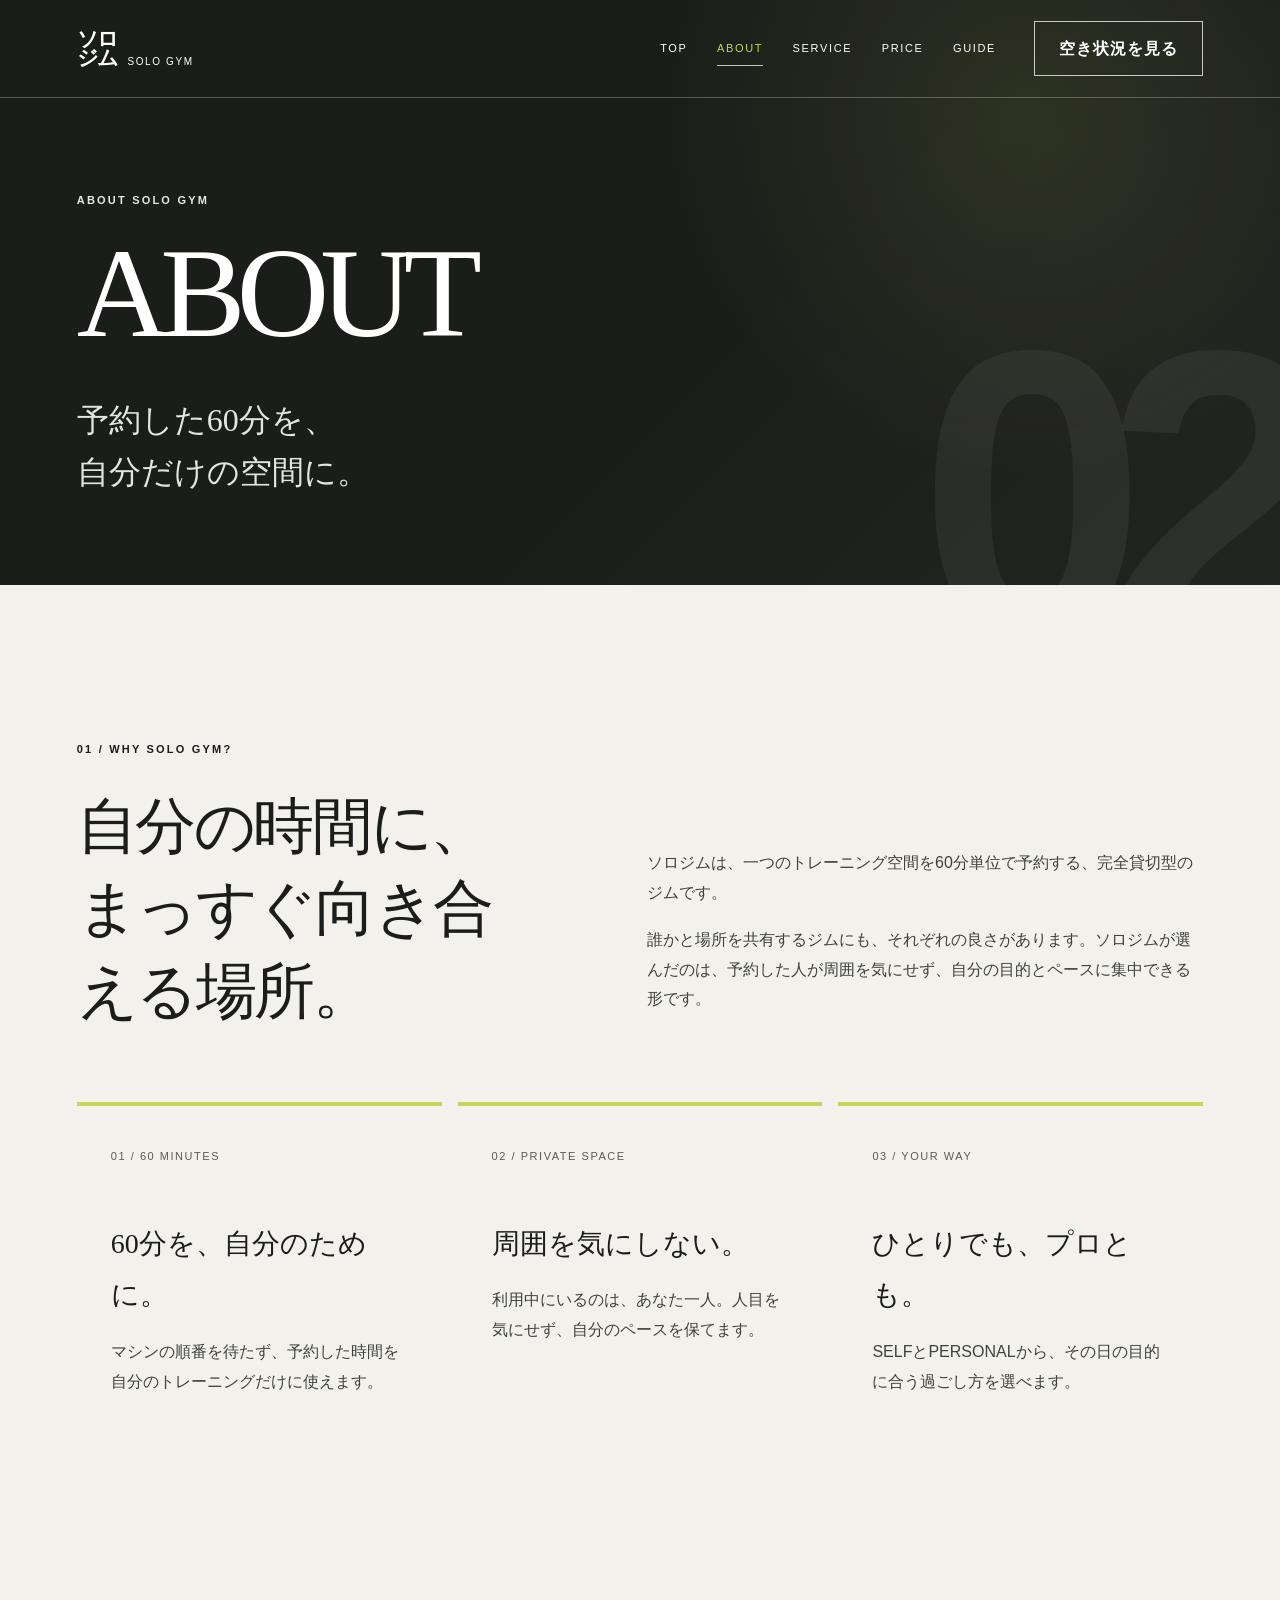
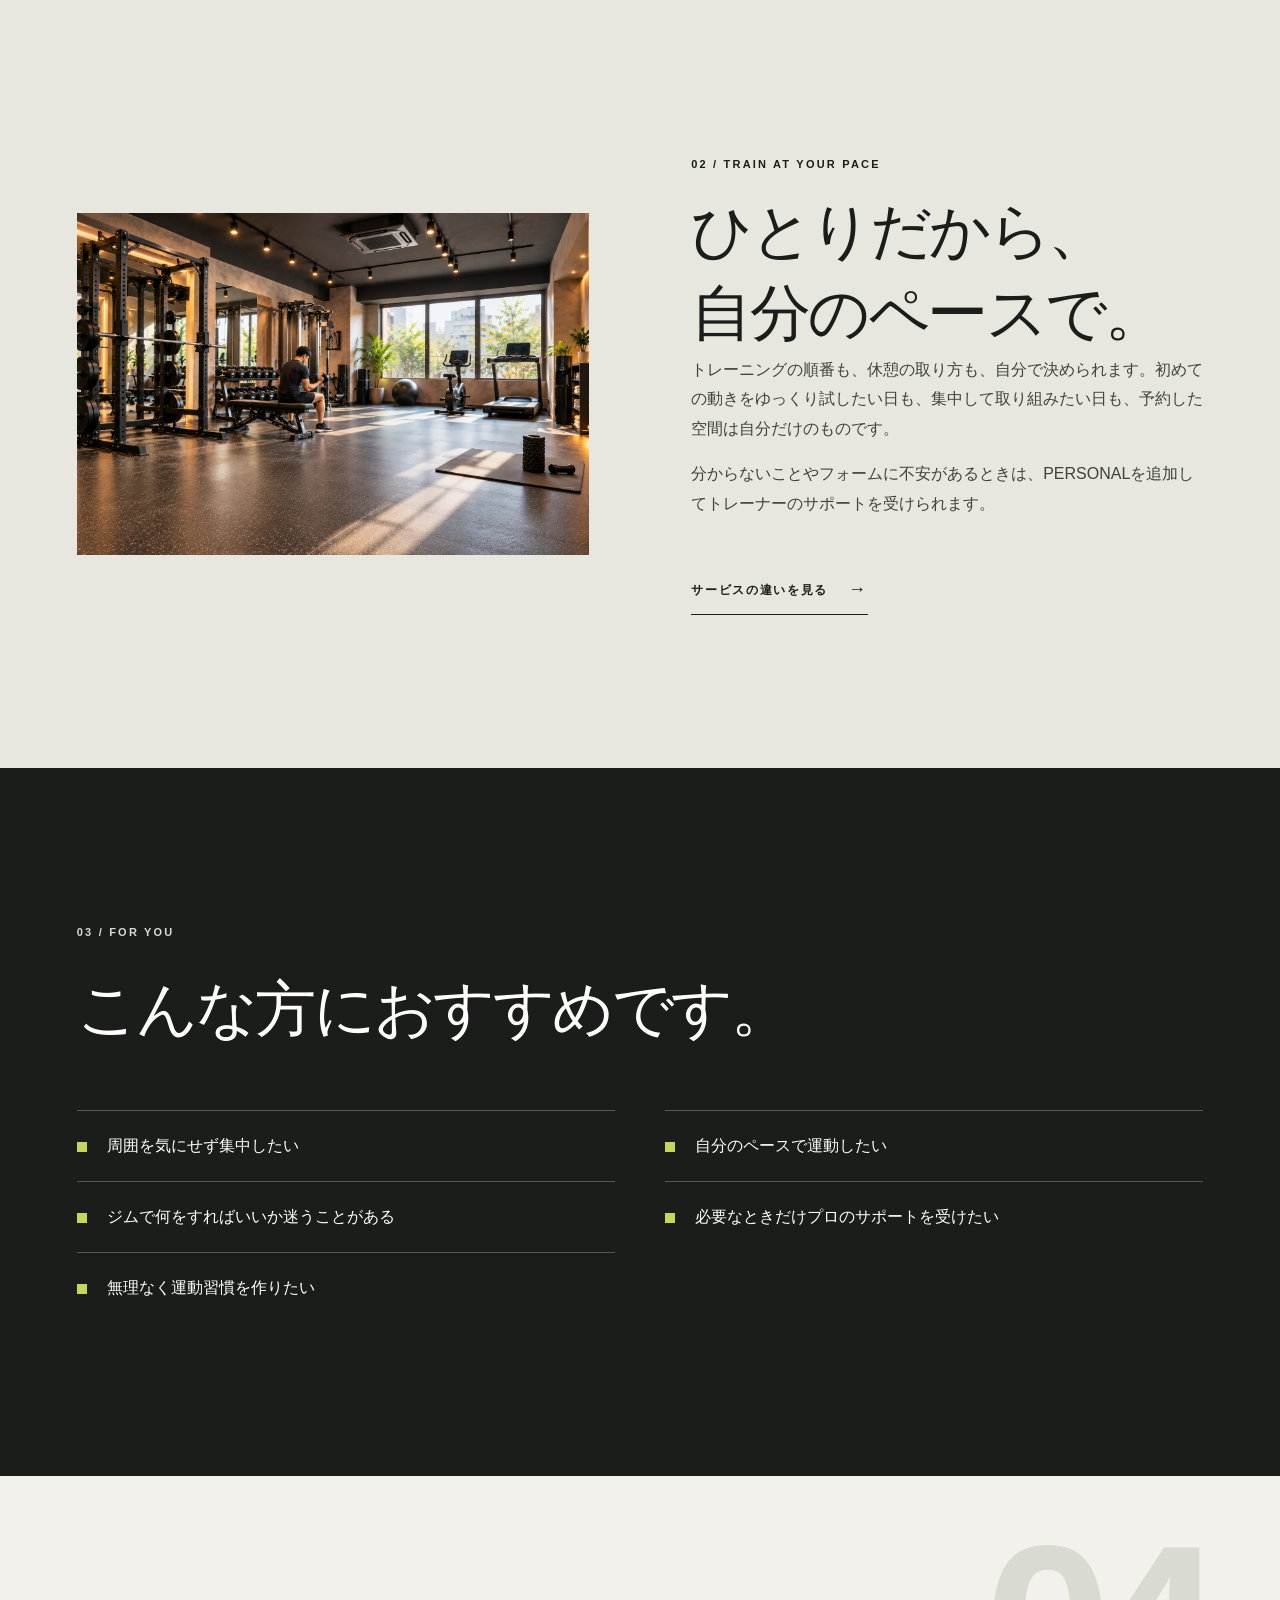
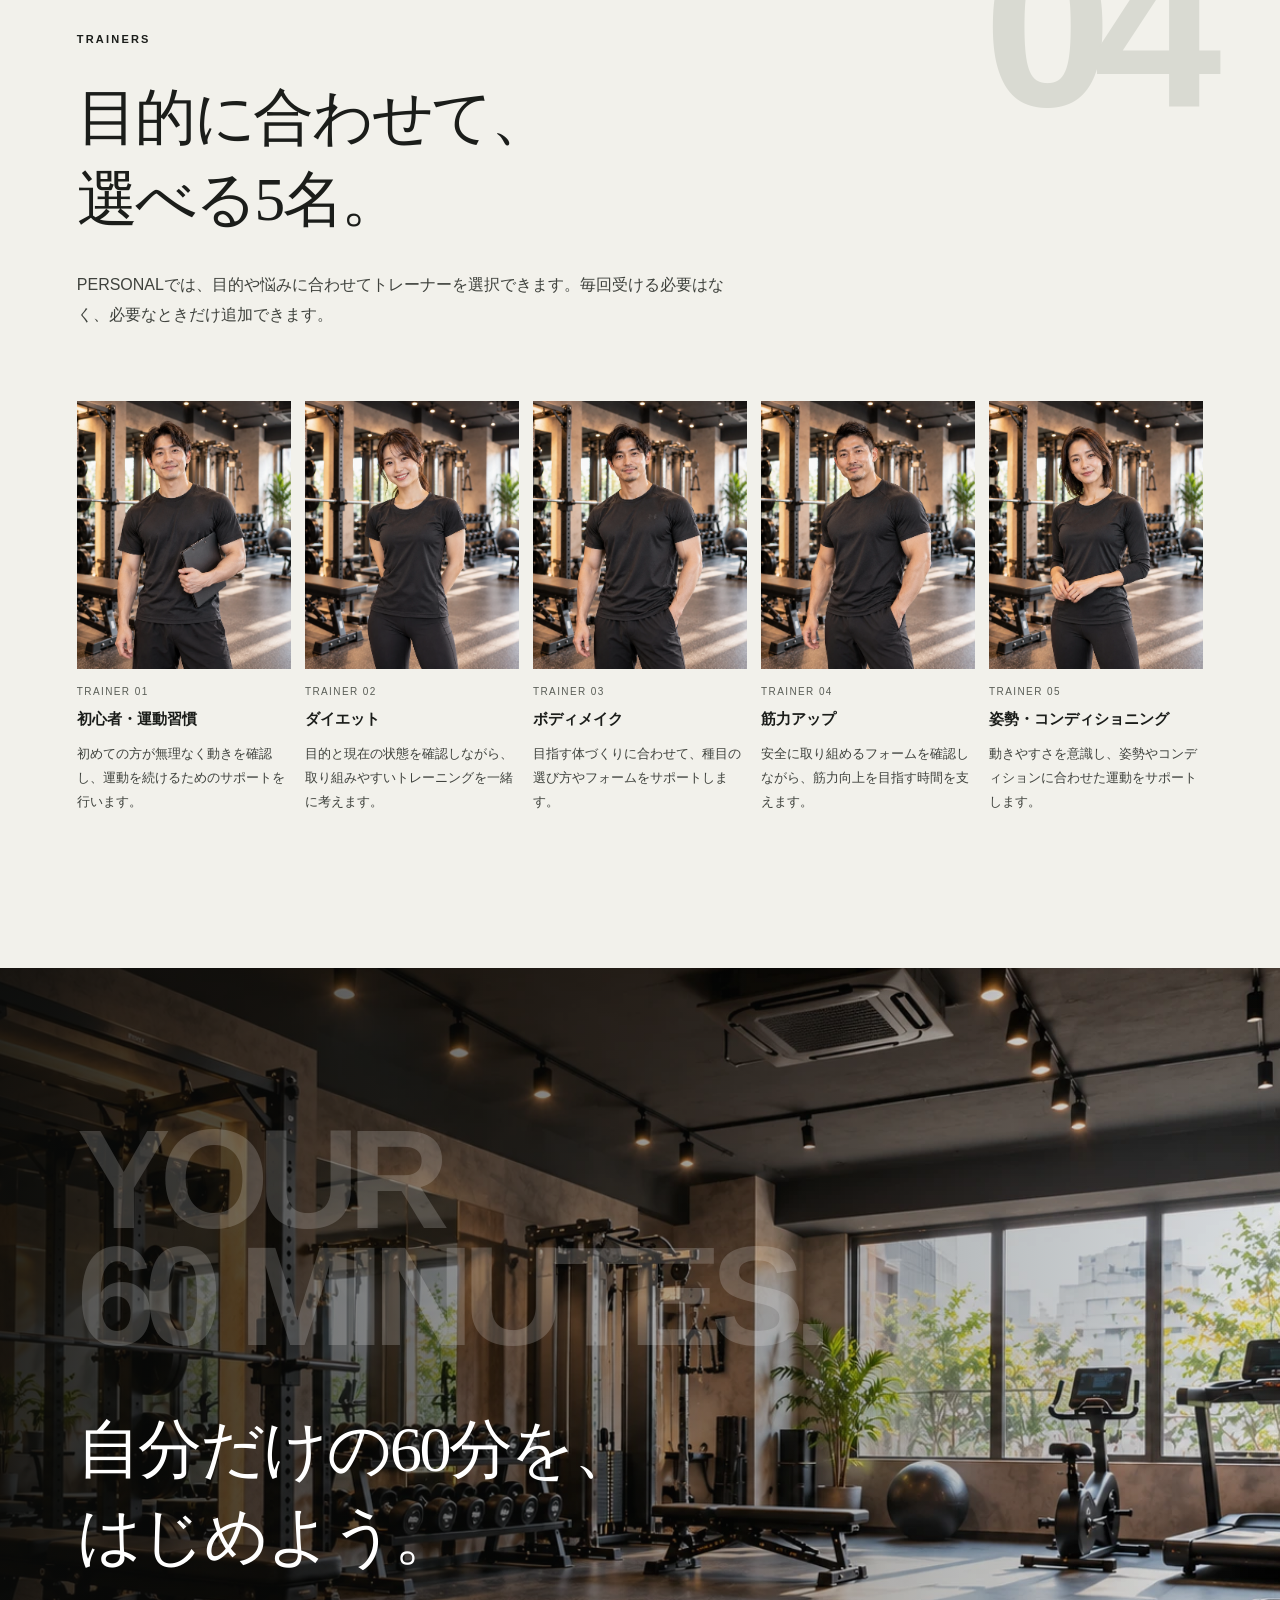
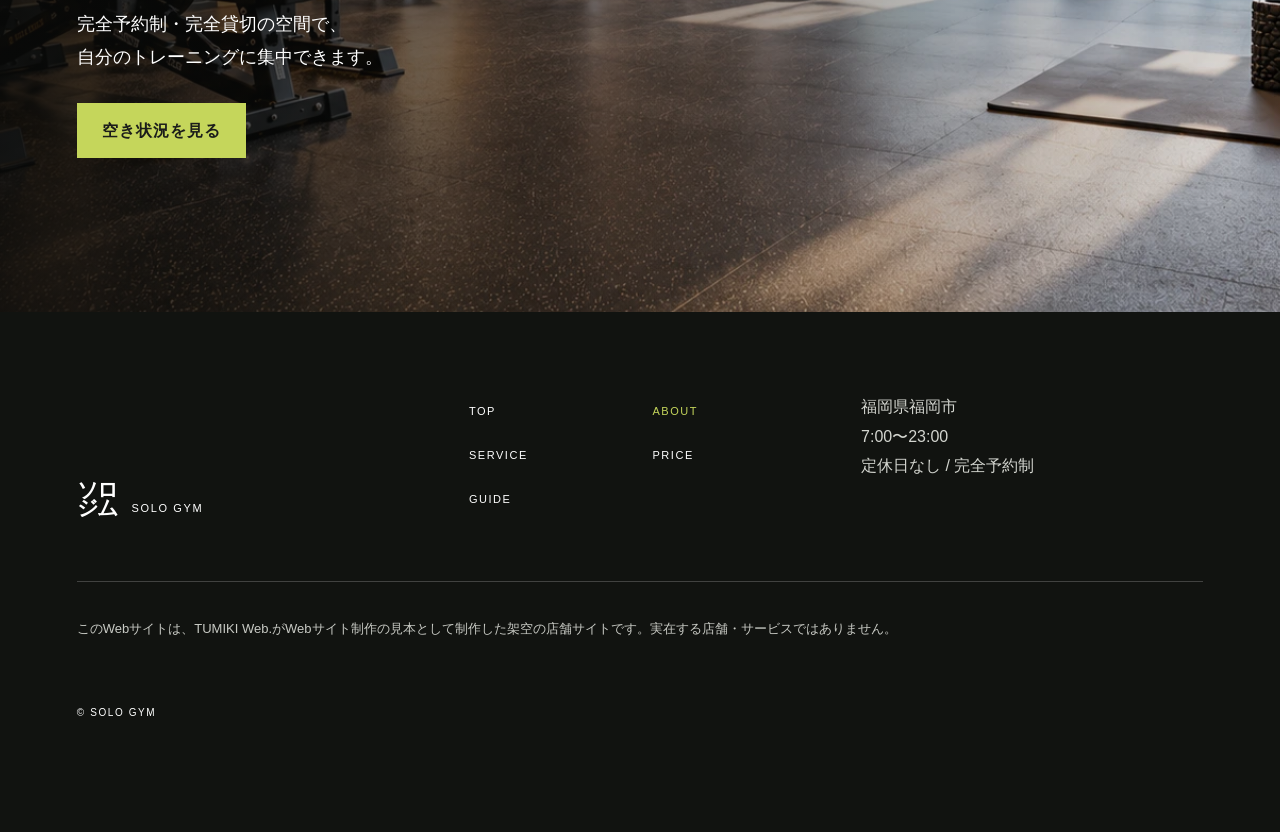
==== about/index.html @ 312bb0ec "Add files via upload" ====
<!DOCTYPE html><html lang="ja"><head><meta charset="UTF-8"><meta name="viewport" content="width=device-width, initial-scale=1.0"><meta name="description" content="ソロジムが大切にする完全予約制・完全貸切の考え方と、60分の過ごし方、5名のトレーナーをご紹介します。"><link rel="canonical" href="../about/"><meta property="og:type" content="website"><meta property="og:title" content="ABOUT｜ソロジム"><meta property="og:description" content="予約した60分を、自分だけの空間に。ソロジムの考え方をご紹介します。"><meta property="og:url" content="../about/"><meta property="og:image" content="../assets/images/ogp/ogp-solo-gym.png"><meta property="og:image:width" content="1200"><meta property="og:image:height" content="630"><meta property="og:image:alt" content="TUMIKI Web. 5ページWebサイト制作見本 ソロジム"><meta property="og:locale" content="ja_JP"><meta name="twitter:card" content="summary_large_image"><meta name="twitter:title" content="ABOUT｜ソロジム"><meta name="twitter:description" content="完全予約制・完全貸切型トレーニングジム、ソロジムについて。"><meta name="twitter:image" content="../assets/images/ogp/ogp-solo-gym.png"><meta name="theme-color" content="#1b1d1a"><title>ABOUT | ソロジムについて</title><link rel="icon" type="image/svg+xml" href="data:image/svg+xml,%3Csvg xmlns='http://www.w3.org/2000/svg' viewBox='0 0 64 64'%3E%3Crect width='64' height='64' rx='14' fill='%231b1d1a'/%3E%3Ccircle cx='32' cy='32' r='18' fill='none' stroke='%23c5d65b' stroke-width='5'/%3E%3Cpath d='M25 23h14M25 32h14M25 41h14' stroke='%23f4f3ed' stroke-width='4' stroke-linecap='round'/%3E%3C/svg%3E"><link rel="stylesheet" href="../css/style.css"><link rel="stylesheet" href="../css/pages.css"></head>
<body><a class="skip-link" href="#main">本文へ移動</a>
<header class="site-header" data-header><a class="brand" href="../" aria-label="ソロジム ホーム"><span class="brand-jp">ソロ<br>ジム</span><span class="brand-en">SOLO GYM</span></a><nav class="desktop-nav" aria-label="メインナビゲーション"><a href="../">TOP</a><a href="./" aria-current="page">ABOUT</a><a href="../service/">SERVICE</a><a href="../price/">PRICE</a><a href="../guide/">GUIDE</a></nav><button class="cta-button header-cta" type="button" data-reserve>空き状況を見る</button><button class="menu-toggle" type="button" aria-expanded="false" aria-controls="mobile-menu" aria-label="メニューを開く"><span></span><span></span></button><div class="menu-backdrop" data-menu-backdrop aria-hidden="true" hidden></div><nav class="mobile-menu" id="mobile-menu" aria-label="スマートフォン用ナビゲーション" hidden><p class="mobile-menu-label">MENU</p><a href="../">TOP</a><a href="./" aria-current="page">ABOUT</a><a href="../service/">SERVICE</a><a href="../price/">PRICE</a><a href="../guide/">GUIDE</a><button class="cta-button" type="button" data-reserve>空き状況を見る</button><p class="mobile-menu-meta">FUKUOKA / OPEN 7:00 — 23:00</p></nav></header>
<main id="main"><section class="page-hero" aria-labelledby="page-title"><span class="page-number" aria-hidden="true">02</span><div class="page-hero-inner"><p class="eyebrow light">ABOUT SOLO GYM</p><h1 id="page-title">ABOUT</h1><p class="page-hero-copy">予約した60分を、<br>自分だけの空間に。</p></div></section>
<section class="section" aria-labelledby="why-title"><div class="section-inner"><div class="intro-grid"><div class="section-heading reveal"><p class="eyebrow">01 / WHY SOLO GYM?</p><h2 class="section-title" id="why-title"><span class="heading-line">自分の時間に、</span><span class="heading-line">まっすぐ向き合える場所。</span></h2></div><div class="intro-copy reveal"><p>ソロジムは、一つのトレーニング空間を60分単位で予約する、完全貸切型のジムです。</p><p>誰かと場所を共有するジムにも、それぞれの良さがあります。ソロジムが選んだのは、予約した人が周囲を気にせず、自分の目的とペースに集中できる形です。</p></div></div><ul class="reason-list"><li class="reveal"><span>01 / 60 MINUTES</span><h3>60分を、自分のために。</h3><p>マシンの順番を待たず、予約した時間を自分のトレーニングだけに使えます。</p></li><li class="reveal"><span>02 / PRIVATE SPACE</span><h3>周囲を気にしない。</h3><p>利用中にいるのは、あなた一人。人目を気にせず、自分のペースを保てます。</p></li><li class="reveal"><span>03 / YOUR WAY</span><h3>ひとりでも、プロとも。</h3><p>SELFとPERSONALから、その日の目的に合う過ごし方を選べます。</p></li></ul></div></section>
<section class="section tinted-section" aria-labelledby="pace-title"><div class="section-inner split"><div class="split-media reveal"><img src="../assets/images/web/5page/about-training.webp" width="1536" height="1024" loading="lazy" alt="貸切空間で自分のペースでトレーニングする利用者"></div><div class="split-copy reveal"><p class="eyebrow">02 / TRAIN AT YOUR PACE</p><h2 class="section-title" id="pace-title">ひとりだから、<br>自分のペースで。</h2><p>トレーニングの順番も、休憩の取り方も、自分で決められます。初めての動きをゆっくり試したい日も、集中して取り組みたい日も、予約した空間は自分だけのものです。</p><p>分からないことやフォームに不安があるときは、PERSONALを追加してトレーナーのサポートを受けられます。</p><a class="text-link" href="../service/">サービスの違いを見る</a></div></div></section>
<section class="section dark-section" aria-labelledby="recommend-title"><div class="section-inner"><div class="section-heading reveal"><p class="eyebrow light">03 / FOR YOU</p><h2 class="section-title" id="recommend-title">こんな方におすすめです。</h2></div><ul class="recommend-list"><li>周囲を気にせず集中したい</li><li>自分のペースで運動したい</li><li>ジムで何をすればいいか迷うことがある</li><li>必要なときだけプロのサポートを受けたい</li><li>無理なく運動習慣を作りたい</li></ul></div></section>
<section class="section" id="trainers" aria-labelledby="trainers-title"><div class="section-index" aria-hidden="true">04</div><div class="section-inner"><div class="section-heading reveal"><p class="eyebrow">TRAINERS</p><h2 class="section-title" id="trainers-title"><span class="heading-line">目的に合わせて、</span><span class="heading-line">選べる5名。</span></h2><p class="section-lead">PERSONALでは、目的や悩みに合わせてトレーナーを選択できます。毎回受ける必要はなく、必要なときだけ追加できます。</p></div><div class="trainer-grid"><article class="trainer-card"><img src="../assets/images/web/trainer-01.webp" width="1122" height="1402" loading="lazy" alt="初心者と運動習慣を担当する男性トレーナー"><p class="trainer-number">TRAINER 01</p><h3>初心者・運動習慣</h3><p>初めての方が無理なく動きを確認し、運動を続けるためのサポートを行います。</p></article><article class="trainer-card"><img src="../assets/images/web/trainer-02.webp" width="1122" height="1402" loading="lazy" alt="ダイエットを担当する女性トレーナー"><p class="trainer-number">TRAINER 02</p><h3>ダイエット</h3><p>目的と現在の状態を確認しながら、取り組みやすいトレーニングを一緒に考えます。</p></article><article class="trainer-card"><img src="../assets/images/web/trainer-03.webp" width="1122" height="1402" loading="lazy" alt="ボディメイクを担当する男性トレーナー"><p class="trainer-number">TRAINER 03</p><h3>ボディメイク</h3><p>目指す体づくりに合わせて、種目の選び方やフォームをサポートします。</p></article><article class="trainer-card"><img src="../assets/images/web/trainer-04.webp" width="1122" height="1402" loading="lazy" alt="筋力アップを担当する男性トレーナー"><p class="trainer-number">TRAINER 04</p><h3>筋力アップ</h3><p>安全に取り組めるフォームを確認しながら、筋力向上を目指す時間を支えます。</p></article><article class="trainer-card"><img src="../assets/images/web/trainer-05.webp" width="1122" height="1402" loading="lazy" alt="姿勢とコンディショニングを担当する女性トレーナー"><p class="trainer-number">TRAINER 05</p><h3>姿勢・コンディショニング</h3><p>動きやすさを意識し、姿勢やコンディションに合わせた運動をサポートします。</p></article></div></div></section>
<section class="final-cta" aria-labelledby="final-title"><img src="../assets/images/web/hero-gym.webp" width="1672" height="941" loading="lazy" alt="" aria-hidden="true"><div class="final-overlay"></div><div class="final-content reveal"><p class="final-en"><span>YOUR</span><span>60 MINUTES.</span></p><h2 id="final-title">自分だけの60分を、<br>はじめよう。</h2><p>完全予約制・完全貸切の空間で、<br>自分のトレーニングに集中できます。</p><button class="cta-button cta-button--lime" type="button" data-reserve>空き状況を見る</button></div></section></main>
<footer class="site-footer"><div class="footer-brand"><span class="brand-jp">ソロ<br>ジム</span><span>SOLO GYM</span></div><nav aria-label="フッターナビゲーション"><a href="../">TOP</a><a href="./" aria-current="page">ABOUT</a><a href="../service/">SERVICE</a><a href="../price/">PRICE</a><a href="../guide/">GUIDE</a></nav><div class="footer-info"><p>福岡県福岡市</p><p>7:00〜23:00</p><p>定休日なし / 完全予約制</p></div><p class="disclaimer">このWebサイトは、TUMIKI Web.がWebサイト制作の見本として制作した架空の店舗サイトです。実在する店舗・サービスではありません。</p><p class="copyright">© SOLO GYM</p></footer>
<div class="floating-nav" data-floating-nav><button class="floating-top" type="button" aria-label="ページ最上部へ戻る" data-back-to-top disabled><span aria-hidden="true">↑</span><small aria-hidden="true">TOP</small></button><button class="floating-reserve" type="button" data-floating-reserve data-reserve disabled>空き状況を見る</button></div><div class="mobile-action-bar" data-mobile-bar><button class="mobile-action-top" type="button" data-mobile-top disabled>↑ TOP</button><button class="mobile-action-reserve" type="button" data-mobile-reserve data-reserve disabled>空き状況を見る</button></div><dialog class="reserve-dialog" aria-labelledby="reserve-title"><button class="dialog-close" type="button" aria-label="閉じる" data-dialog-close>×</button><p class="eyebrow">DEMO NOTICE</p><h2 id="reserve-title">予約機能は準備中です</h2><p>このWebサイトは制作見本のため、実際の空き状況確認・予約はできません。</p><button class="cta-button" type="button" data-dialog-close>サイトに戻る</button></dialog><script src="../js/main.js"></script></body></html>
---- css/style.css ----
:root{--paper:#f2f1eb;--paper-deep:#e7e6df;--ink:#1b1d1a;--ink-soft:#2a2d29;--text:#3f423d;--muted:#595d56;--line:#bfc1b8;--lime:#c5d65b;--white:#fff;--pad:clamp(24px,6vw,96px);--space:clamp(96px,12vw,176px);--content:1440px;--ease:cubic-bezier(.22,1,.36,1)}
[hidden]{display:none!important}*,*::before,*::after{box-sizing:border-box}html{scroll-behavior:smooth;scroll-padding-top:88px}body{margin:0;overflow-x:hidden;background:var(--paper);color:var(--ink);font-family:"Helvetica Neue","Noto Sans JP","Yu Gothic",YuGothic,Arial,sans-serif;font-size:16px;line-height:1.85}body.menu-open{overflow:hidden}img{display:block;max-width:100%;height:auto}button,a{font:inherit}a{color:inherit;text-decoration:none}button{cursor:pointer}p{color:var(--text)}.heading-line{display:block}.keep{white-space:nowrap}.sr-only{position:absolute;width:1px;height:1px;padding:0;margin:-1px;overflow:hidden;clip:rect(0,0,0,0);white-space:nowrap;border:0}.skip-link{position:fixed;z-index:1000;top:8px;left:8px;padding:10px 16px;background:var(--lime);color:var(--ink);transform:translateY(-160%)}.skip-link:focus{transform:none}:focus-visible{outline:3px solid var(--lime);outline-offset:4px}
.site-header{position:absolute;z-index:50;top:0;left:0;width:100%;height:98px;padding:16px var(--pad);display:flex;align-items:center;gap:clamp(20px,3vw,54px);color:#fff;border-bottom:1px solid rgba(255,255,255,.25);transition:background .25s,border-color .25s}.site-header.is-scrolled{background:rgba(20,22,19,.94);border-color:rgba(255,255,255,.12)}.brand{display:flex;align-items:flex-end;gap:10px;line-height:1}.brand-jp{font-weight:800;font-size:21px;line-height:.88;letter-spacing:-.08em}.brand-en{font-size:10px;letter-spacing:.16em}.desktop-nav{display:flex;gap:clamp(18px,2.3vw,34px);margin-left:auto}.desktop-nav a{position:relative;font-size:11px;letter-spacing:.15em}.desktop-nav a::after{content:"";position:absolute;left:0;bottom:-7px;width:100%;height:1px;background:var(--lime);transform:scaleX(0);transform-origin:left;transition:.3s}.desktop-nav a:hover::after,.desktop-nav a:focus-visible::after,.desktop-nav a[aria-current=page]::after{transform:scaleX(1)}.desktop-nav a[aria-current=page]{color:var(--lime)}.cta-button{min-height:48px;padding:12px 24px;border:1px solid var(--ink);background:var(--ink);color:#fff;font-weight:700;letter-spacing:.06em;transition:.25s}.cta-button:hover{background:#343731}.header-cta{background:transparent;border-color:rgba(255,255,255,.75)}.header-cta:hover{background:#fff;color:var(--ink)}.cta-button--lime{background:var(--lime);border-color:var(--lime);color:var(--ink)}.cta-button--lime:hover{background:#d4e56c}.menu-toggle,.mobile-menu,.menu-backdrop{display:none}
.eyebrow{margin:0 0 26px;color:var(--ink);font-size:11px;font-weight:700;letter-spacing:.2em}.eyebrow.light{color:#e7e8df}.section-title,.hero h1,.page-hero h1,.final-cta h2{margin:0;font-family:"Yu Mincho",YuMincho,"Hiragino Mincho ProN",serif;font-weight:500;letter-spacing:-.04em}.section-title{font-size:clamp(36px,4.8vw,70px);line-height:1.34}.section-lead{max-width:650px;margin:30px 0 0;color:var(--text)}.section{position:relative;padding:var(--space) var(--pad)}.section-inner{width:min(100%,var(--content));margin:0 auto}.section-index{position:absolute;right:var(--pad);top:35px;color:#d9dad2;font-size:clamp(100px,18vw,270px);font-weight:700;line-height:1;letter-spacing:-.08em;pointer-events:none}.section-heading{position:relative;z-index:1}.text-link{display:inline-flex;align-items:center;gap:20px;min-height:48px;margin-top:32px;border-bottom:1px solid var(--ink);font-size:12px;font-weight:700;letter-spacing:.14em}.text-link::after{content:"→";font-size:18px;transition:.2s}.text-link:hover::after{transform:translateX(5px)}
.hero{position:relative;min-height:760px;height:100svh;max-height:980px;overflow:hidden;background:#1c1d1b;color:#fff}.hero-image{position:absolute;inset:0;width:100%;height:100%;object-fit:cover}.hero-shade{position:absolute;inset:0;background:linear-gradient(90deg,rgba(8,9,8,.76),rgba(8,9,8,.28) 48%,rgba(8,9,8,.03) 76%),linear-gradient(0deg,rgba(8,9,8,.38),transparent 35%)}.hero-content{position:absolute;left:var(--pad);bottom:clamp(80px,12vh,150px);max-width:760px}.hero h1{font-size:clamp(50px,6.4vw,102px);line-height:1.18;text-shadow:0 2px 20px rgba(0,0,0,.18)}.hero-copy{margin:34px 0;color:#fff;font-size:clamp(16px,1.3vw,20px);line-height:1.9}.hero-actions{display:flex;align-items:center;gap:28px}.hero-actions span{font-size:11px;letter-spacing:.18em}.hero-side{position:absolute;right:27px;top:50%;margin:0;color:#fff;font-size:10px;letter-spacing:.22em;writing-mode:vertical-rl;transform:translateY(-50%)}.scroll-cue{position:absolute;right:var(--pad);bottom:30px;display:flex;align-items:center;gap:12px;font-size:9px;letter-spacing:.2em}.scroll-cue i{display:block;width:70px;height:1px;background:#fff}
.page-hero{position:relative;min-height:520px;padding:190px var(--pad) 86px;overflow:hidden;background:var(--ink);color:#fff}.page-hero::before{content:"";position:absolute;inset:0;background:radial-gradient(circle at 80% 20%,rgba(197,214,91,.11),transparent 32%),linear-gradient(135deg,transparent 55%,rgba(255,255,255,.035))}.page-hero-inner{position:relative;z-index:1;width:min(100%,var(--content));margin:auto}.page-number{position:absolute;right:-.03em;bottom:-.28em;color:rgba(255,255,255,.055);font-size:clamp(190px,32vw,480px);font-weight:700;line-height:1;letter-spacing:-.1em}.page-hero h1{font-size:clamp(66px,10vw,150px);line-height:.9;letter-spacing:-.07em}.page-hero-copy{max-width:650px;margin:42px 0 0;color:#e4e5df;font-family:"Yu Mincho",YuMincho,serif;font-size:clamp(23px,2.5vw,36px);line-height:1.65}
.split{display:grid;grid-template-columns:1fr 1fr;gap:clamp(45px,8vw,120px);align-items:center}.split-media{overflow:hidden}.split-media img{width:100%;aspect-ratio:3/2;object-fit:cover}.split-copy p{margin:0 0 16px}.split--reverse .split-media{order:2}.dark-section{background:var(--ink);color:#fff}.dark-section p,.dark-section .eyebrow{color:#d9dad4}.dark-section .text-link{border-color:#fff}.tinted-section{background:var(--paper-deep)}
.final-cta{position:relative;min-height:780px;overflow:hidden;color:#fff}.final-cta>img{position:absolute;inset:0;width:100%;height:100%;object-fit:cover;object-position:center 68%;transform:scale(1.06)}.final-overlay{position:absolute;inset:0;background:linear-gradient(90deg,rgba(9,10,9,.88),rgba(9,10,9,.32) 62%,rgba(9,10,9,.1))}.final-content{position:relative;width:min(100%,var(--content));margin:auto;padding:clamp(100px,12vw,165px) var(--pad)}.final-en{margin:0 0 52px;color:rgba(255,255,255,.18);font-size:clamp(70px,11vw,176px);font-weight:700;line-height:.83;letter-spacing:-.08em}.final-en span{display:block}.final-cta h2{font-size:clamp(40px,5vw,72px);line-height:1.35}.final-content>p:not(.final-en){margin:28px 0;color:#fff;font-size:18px}.final-content small{display:block;margin-top:20px;letter-spacing:.12em}
.site-footer{display:grid;grid-template-columns:1fr 1fr 1fr;gap:50px;padding:80px var(--pad) 110px;background:#111310;color:#fff}.footer-brand{display:flex;align-items:flex-end;gap:14px}.footer-brand>span:last-child{font-size:11px;letter-spacing:.15em}.site-footer nav{display:grid;grid-template-columns:1fr 1fr;gap:6px 25px}.site-footer nav a{display:inline-flex;align-items:center;min-height:38px;font-size:11px;letter-spacing:.14em}.site-footer nav a[aria-current=page]{color:var(--lime)}.footer-info p{margin:0;color:#d3d5cf}.disclaimer{grid-column:1/-1;padding-top:35px;border-top:1px solid rgba(255,255,255,.2);color:#c8cac4;font-size:13px}.copyright{grid-column:1/-1;margin:0;color:#fff;font-size:10px;letter-spacing:.16em}
.floating-nav{position:fixed;z-index:39;right:clamp(22px,2.5vw,40px);bottom:clamp(22px,3vw,42px);display:flex;flex-direction:column;align-items:flex-end;gap:10px;opacity:0;visibility:hidden;pointer-events:none;transform:translateY(12px);transition:opacity .25s,transform .25s,visibility 0s linear .25s}.floating-nav.is-visible{opacity:1;visibility:visible;pointer-events:auto;transform:none;transition-delay:0s}.floating-top{width:52px;height:52px;display:grid;place-content:center;gap:1px;border:1px solid rgba(27,29,26,.35);background:rgba(242,241,235,.96);color:var(--ink);box-shadow:0 8px 24px rgba(0,0,0,.12)}.floating-top span{font-size:20px;line-height:1}.floating-top small{font-size:8px;font-weight:700;letter-spacing:.12em}.floating-reserve{min-height:50px;max-height:60px;padding:12px 22px;overflow:hidden;border:1px solid var(--lime);background:var(--lime);color:var(--ink);font-weight:700;letter-spacing:.06em;box-shadow:0 8px 24px rgba(0,0,0,.16);transition:.2s}.floating-nav.is-reserve-hidden .floating-reserve{min-height:0;max-height:0;padding-top:0;padding-bottom:0;border-width:0;opacity:0;pointer-events:none;transform:translateY(8px)}.mobile-action-bar{display:none}
.reserve-dialog{width:min(520px,calc(100% - 32px));padding:50px;border:0;background:var(--paper);color:var(--ink);box-shadow:0 30px 80px rgba(0,0,0,.35)}.reserve-dialog::backdrop{background:rgba(10,12,10,.72);backdrop-filter:blur(4px)}.reserve-dialog h2{margin:0 0 20px;font-family:"Yu Mincho",YuMincho,serif;font-size:32px;font-weight:500}.reserve-dialog p{color:var(--text)}.reserve-dialog .cta-button{margin-top:20px}.dialog-close{position:absolute;top:14px;right:18px;width:44px;height:44px;border:0;background:transparent;font-size:30px}.reveal{opacity:0;transform:translateY(22px);transition:opacity .8s var(--ease),transform .8s var(--ease)}.reveal.is-visible{opacity:1;transform:none}
@media(max-width:1024px){.desktop-nav{display:none}.menu-toggle{position:relative;z-index:3;width:48px;height:48px;display:grid;place-content:center;gap:7px;margin-left:auto;border:1px solid rgba(255,255,255,.5);background:transparent}.menu-toggle span{display:block;width:22px;height:1px;background:#fff;transition:.3s}.menu-toggle[aria-expanded=true] span:first-child{transform:translateY(4px) rotate(45deg)}.menu-toggle[aria-expanded=true] span:last-child{transform:translateY(-4px) rotate(-45deg)}.site-header .brand{position:relative;z-index:3}.menu-backdrop{position:fixed;z-index:1;inset:0;display:block;background:rgba(8,10,8,.55);opacity:0;backdrop-filter:blur(2px);transition:.35s}.menu-backdrop.is-open{opacity:1}.mobile-menu{position:fixed;z-index:2;inset:0 0 0 auto;width:min(86vw,420px);display:flex;flex-direction:column;padding:120px clamp(28px,7vw,54px) 38px;background:#171a16;color:#fff;box-shadow:-24px 0 70px rgba(0,0,0,.28);transform:translateX(100%);transition:.35s var(--ease)}.mobile-menu.is-open{transform:none}.mobile-menu-label,.mobile-menu-meta{color:#c9cbc4;font-size:10px;letter-spacing:.18em}.mobile-menu a{padding:7px 0;font-size:clamp(27px,5vw,40px);font-weight:600;letter-spacing:.08em}.mobile-menu a[aria-current=page]{color:var(--lime)}.mobile-menu .cta-button{align-self:flex-start;margin-top:22px;background:var(--lime);color:var(--ink)}.mobile-menu-meta{margin-top:auto}.mobile-menu a,.mobile-menu>.cta-button,.mobile-menu-meta{opacity:0;transform:translateX(12px);transition:.25s}.mobile-menu.is-open a,.mobile-menu.is-open>.cta-button,.mobile-menu.is-open .mobile-menu-meta{opacity:1;transform:none}.split{gap:45px}}
@media(max-width:768px){:root{--space:94px}html{scroll-padding-top:70px}body{padding-bottom:70px}.site-header{height:76px;padding-top:12px;padding-bottom:12px}.header-cta{display:none}.brand-jp{font-size:19px}.hero{min-height:680px;max-height:none;height:100svh}.hero-image{object-position:60% center}.hero-shade{background:linear-gradient(90deg,rgba(8,9,8,.76),rgba(8,9,8,.14)),linear-gradient(0deg,rgba(8,9,8,.52),transparent 60%)}.hero-content{right:var(--pad);bottom:94px}.hero h1{font-size:clamp(43px,13vw,70px)}.hero-copy{font-size:16px}.hero-actions{align-items:flex-start;flex-direction:column;gap:16px}.hero-side{display:none}.scroll-cue{right:20px}.page-hero{min-height:430px;padding-top:150px;padding-bottom:70px}.page-hero h1{font-size:clamp(56px,18vw,92px)}.page-hero-copy{margin-top:34px;font-size:clamp(21px,6.2vw,29px)}.page-number{font-size:62vw;right:-.02em;bottom:-.22em}.section-index{top:50px}.section-title{font-size:clamp(30px,9vw,42px)}.split,.split--reverse{grid-template-columns:1fr;gap:36px}.split--reverse .split-media{order:0}.split-media img{aspect-ratio:4/3}.final-cta{min-height:700px}.final-en{font-size:clamp(42px,13vw,66px);line-height:.87}.final-en span{white-space:nowrap}.final-cta h2{font-size:clamp(32px,10vw,42px)}.site-footer{grid-template-columns:1fr 1fr;padding-bottom:60px}.footer-brand{grid-column:1/-1}.floating-nav{right:14px;bottom:82px}.floating-reserve{display:none}.floating-top{width:48px;height:48px}.mobile-action-bar{position:fixed;z-index:40;left:0;right:0;bottom:0;height:70px;display:grid;grid-template-columns:84px 1fr;padding:9px 14px;gap:8px;background:rgba(17,19,16,.96);box-shadow:0 -8px 25px rgba(0,0,0,.16);transform:translateY(100%);visibility:hidden;transition:transform .25s,visibility 0s linear .25s}.mobile-action-bar.is-visible{transform:none;visibility:visible;transition-delay:0s}.mobile-action-top{border:1px solid rgba(255,255,255,.45);background:transparent;color:#fff;font-size:10px;font-weight:700;letter-spacing:.12em}.mobile-action-reserve{border:0;background:var(--lime);color:var(--ink);font-weight:700}.mobile-action-bar.is-reserve-hidden{grid-template-columns:84px;justify-content:end;background:transparent;box-shadow:none;pointer-events:none}.mobile-action-bar.is-reserve-hidden .mobile-action-top{background:rgba(17,19,16,.94);pointer-events:auto}.mobile-action-bar.is-reserve-hidden .mobile-action-reserve{display:none}.reserve-dialog{padding:44px 25px}}
@media(max-width:390px){:root{--pad:20px}.hero h1{font-size:43px}.hero-actions .cta-button{width:100%}.mobile-menu a{font-size:27px}.site-footer{grid-template-columns:1fr}.site-footer nav,.footer-info{grid-column:1/-1}.final-copy-unit{display:block}}
@media(max-width:340px){:root{--pad:18px}.hero h1{font-size:39px}.hero-copy{font-size:15px}.section-title{font-size:29px}.site-footer nav{grid-template-columns:1fr}.mobile-menu{width:90vw;padding-left:24px;padding-right:24px}.mobile-menu a{font-size:25px}}
@media(prefers-reduced-motion:reduce){html{scroll-behavior:auto}*,*::before,*::after{scroll-behavior:auto!important;animation-duration:.01ms!important;animation-iteration-count:1!important;transition-duration:.01ms!important}.reveal{opacity:1;transform:none}}
---- css/pages.css ----
.intro-grid{display:grid;grid-template-columns:.9fr 1.1fr;gap:9vw;align-items:end}.intro-copy{max-width:620px}.intro-copy p{margin:0 0 18px}.feature-grid{display:grid;grid-template-columns:repeat(3,1fr);margin-top:80px;border-top:1px solid var(--line)}.feature-card{min-width:0;padding:32px clamp(0px,2vw,30px) 10px;border-right:1px solid var(--line)}.feature-card:first-child{padding-left:0}.feature-card:last-child{border-right:0}.feature-card .label{color:var(--muted);font-size:11px;letter-spacing:.16em}.feature-card h3{margin:35px 0 12px;font-size:21px}.feature-card p{margin:0}
.training-cards{display:grid;grid-template-columns:1fr 1fr;gap:18px;margin-top:70px}.training-card{background:var(--paper)}.training-card img{width:100%;aspect-ratio:3/2;object-fit:cover}.training-card-copy{padding:clamp(28px,4vw,58px)}.training-card .mode{color:var(--muted);font-size:11px;letter-spacing:.16em}.training-card h3{margin:16px 0;font-family:"Yu Mincho",YuMincho,serif;font-size:clamp(30px,3vw,45px);font-weight:500}.training-card strong{display:inline-block;margin-top:16px;padding:7px 13px;border-left:4px solid var(--lime)}
.space-digest{min-height:760px;display:grid;grid-template-columns:1.08fr .92fr;background:var(--ink);color:#fff}.space-digest-media{min-height:600px}.space-digest-media img{width:100%;height:100%;object-fit:cover}.space-digest-copy{align-self:center;padding:80px var(--pad)}.space-digest-copy p{color:#d9dad4}.space-digest-copy .text-link{border-color:#fff}.equipment-inline{display:flex;flex-wrap:wrap;gap:9px;margin:30px 0 0;padding:0;list-style:none}.equipment-inline li{padding:7px 10px;border:1px solid rgba(255,255,255,.25);font-size:10px;letter-spacing:.1em}
.trainer-strip{display:grid;grid-template-columns:repeat(5,1fr);gap:12px;margin-top:70px}.trainer-mini img{width:100%;aspect-ratio:4/5;object-fit:cover;filter:saturate(.82)}.trainer-mini p{margin:12px 0 2px;color:var(--muted);font-size:10px;letter-spacing:.14em}.trainer-mini h3{margin:0;font-size:14px}
.price-digest-grid{display:grid;grid-template-columns:repeat(3,1fr);margin-top:70px;border-top:1px solid rgba(255,255,255,.3)}.price-digest-item{padding:28px clamp(0px,2vw,30px);border-right:1px solid rgba(255,255,255,.2)}.price-digest-item:first-child{padding-left:0}.price-digest-item:last-child{border:0}.price-digest-item p{margin:0;color:#cfd1cb;font-size:11px;letter-spacing:.14em}.price-digest-item strong{display:block;margin-top:20px;color:#fff;font-size:clamp(32px,4vw,58px);line-height:1.1}.price-digest-item small{color:var(--lime)}
.simple-steps{display:grid;grid-template-columns:repeat(3,1fr);margin-top:70px;padding:0;border-top:1px solid var(--line);list-style:none;counter-reset:steps}.simple-steps li{position:relative;min-height:210px;padding:30px;border-right:1px solid var(--line);counter-increment:steps}.simple-steps li:first-child{padding-left:0}.simple-steps li:last-child{border:0}.simple-steps li::before{content:"0" counter(steps);color:#748020;font-size:11px;font-weight:700;letter-spacing:.12em}.simple-steps h3{margin:50px 0 8px}.simple-steps p{margin:0}
.info-band{position:relative;overflow:hidden;background:var(--ink-soft);color:#fff}.info-band::after{content:"FUKUOKA";position:absolute;left:-.04em;bottom:-.28em;color:rgba(255,255,255,.045);font-size:clamp(130px,25vw,390px);font-weight:700;line-height:1;letter-spacing:-.09em}.info-grid{position:relative;z-index:1;display:grid;grid-template-columns:.8fr 1.2fr;gap:8vw}.info-list{margin:0}.info-list>div{display:grid;grid-template-columns:130px 1fr;padding:13px 0;border-bottom:1px solid rgba(255,255,255,.22)}.info-list dt{color:#c7c9c2;font-size:12px}.info-list dd{margin:0}.dummy-note{color:#c7c9c2!important;font-size:12px}
.reason-list{display:grid;grid-template-columns:repeat(3,1fr);gap:16px;margin:70px 0 0;padding:0;list-style:none}.reason-list li{min-height:270px;padding:34px;background:var(--paper);border-top:4px solid var(--lime)}.reason-list span{color:var(--muted);font-size:11px;letter-spacing:.14em}.reason-list h3{margin:48px 0 12px;font-family:"Yu Mincho",YuMincho,serif;font-size:28px;font-weight:500}.recommend-list{display:grid;grid-template-columns:1fr 1fr;gap:0 50px;margin:60px 0 0;padding:0;list-style:none}.recommend-list li{position:relative;padding:20px 0 20px 30px;border-top:1px solid rgba(255,255,255,.25)}.recommend-list li::before{content:"";position:absolute;left:0;top:31px;width:10px;height:10px;background:var(--lime)}
.trainer-grid{display:grid;grid-template-columns:repeat(5,1fr);gap:14px;margin-top:72px}.trainer-card img{width:100%;aspect-ratio:4/5;object-fit:cover;filter:saturate(.84)}.trainer-card .trainer-number{margin:14px 0 3px;color:var(--muted);font-size:10px;letter-spacing:.14em}.trainer-card h3{margin:0 0 10px;font-size:15px}.trainer-card p:last-child{margin:0;font-size:13px}
.service-block{padding:var(--space) var(--pad)}.service-block-inner{width:min(100%,var(--content));margin:auto}.service-details{margin:28px 0 0;padding:0;list-style:none}.service-details li{position:relative;padding:12px 0 12px 24px;border-top:1px solid var(--line)}.service-details li::before{content:"";position:absolute;left:0;top:23px;width:8px;height:8px;background:var(--lime)}.compare-wrap{overflow-x:auto;margin-top:65px}.compare-table{width:100%;min-width:680px;border-collapse:collapse}.compare-table th,.compare-table td{padding:19px 24px;border-bottom:1px solid rgba(255,255,255,.22);text-align:left}.compare-table thead th{border-top:1px solid rgba(255,255,255,.35);color:var(--lime);font-size:12px;letter-spacing:.12em}.compare-table tbody th{width:25%;color:#cfd1cb;font-size:13px;font-weight:500}
.floor-map{margin-top:70px;padding:clamp(16px,3vw,38px);background:#deddd5}.floor-map img{width:100%}.floor-caption{display:flex;justify-content:space-between;gap:30px;margin-top:20px}.floor-caption p{margin:0}.floor-caption span{color:var(--muted);font-size:11px;letter-spacing:.14em}.equipment-grid{display:grid;grid-template-columns:1fr 1fr;gap:52px 18px;margin-top:80px}.equipment-card img{width:100%;aspect-ratio:3/2;object-fit:cover}.equipment-card p{margin:15px 0 3px;color:var(--muted);font-size:10px;letter-spacing:.14em}.equipment-card h3{margin:0 0 8px;font-size:20px}.equipment-card small{color:var(--text)}.amenities{display:grid;grid-template-columns:repeat(4,1fr);margin-top:70px;padding:0;border-top:1px solid var(--line);list-style:none}.amenities li{padding:24px 18px;border-right:1px solid var(--line);font-size:13px}.amenities li:first-child{padding-left:0}.amenities li:last-child{border:0}.facility-note{margin-top:28px;padding:18px 22px;background:#e1e2da}
.price-hero-panel{display:grid;grid-template-columns:1fr 1fr;gap:55px 9vw;margin-top:72px}.main-fee{padding-top:25px;border-top:1px solid rgba(255,255,255,.35)}.main-fee p{margin:0;color:#cfd1cb;font-size:12px;letter-spacing:.16em}.main-fee strong{display:block;color:#fff;font-size:clamp(72px,10vw,145px);line-height:1.15;letter-spacing:-.07em}.main-fee strong span{margin-right:8px;font-size:.35em;vertical-align:top}.main-fee small{display:inline-block;padding:8px 13px;background:var(--lime);color:var(--ink);font-weight:700}.sub-fees{margin:0}.sub-fees>div{display:flex;justify-content:space-between;gap:20px;padding:22px 0;border-top:1px solid rgba(255,255,255,.25)}.sub-fees dt{color:#d9dad4;font-size:13px}.sub-fees dd{margin:0;font-size:24px}.billing-example{display:grid;grid-template-columns:1fr auto;align-items:center;gap:30px;margin-top:58px;padding:32px 38px;border:1px solid rgba(255,255,255,.25);background:#242723}.billing-example p{margin:0;color:#fff}.billing-example span{color:#c7c9c2;font-size:13px}.billing-example strong{color:#fff;font-size:clamp(44px,6vw,78px);line-height:1}.billing-example small{display:block;color:var(--lime);text-align:right}.rules-grid{display:grid;grid-template-columns:repeat(3,1fr);gap:18px;margin-top:70px}.rule-card{padding:32px;background:var(--paper);border-top:4px solid var(--lime)}.rule-card span{color:var(--muted);font-size:11px;letter-spacing:.14em}.rule-card h3{margin:38px 0 12px;font-size:21px}.rule-card p{margin:0}.notice-box{margin-top:45px;padding:26px 30px;border:1px solid var(--line)}.notice-box p{margin:0 0 8px}.notice-box p:last-child{margin-bottom:0}
.flow-list{display:grid;grid-template-columns:repeat(4,1fr);margin:68px 0 0;padding:0;border-top:1px solid var(--line);list-style:none;counter-reset:guide}.flow-list li{min-height:260px;padding:30px;border-right:1px solid var(--line);counter-increment:guide}.flow-list li:first-child{padding-left:0}.flow-list li:last-child{border:0}.flow-list li::before{content:"STEP 0" counter(guide);color:#748020;font-size:11px;font-weight:700;letter-spacing:.14em}.flow-list h3{margin:52px 0 10px;font-size:20px}.visit-flow{display:grid;grid-template-columns:repeat(5,1fr);margin:70px 0 0;padding:0;list-style:none}.visit-flow li{position:relative;padding:24px 25px;border-top:1px solid rgba(255,255,255,.28)}.visit-flow li:not(:last-child)::after{content:"→";position:absolute;right:-8px;top:25px;color:var(--lime)}.visit-flow span{color:var(--lime);font-size:10px;letter-spacing:.14em}.visit-flow h3{margin:30px 0 8px}.visit-flow p{margin:0;color:#d7d9d2;font-size:14px}.bring-grid{display:grid;grid-template-columns:repeat(4,1fr);gap:14px;margin-top:55px}.bring-item{padding:28px;background:var(--paper-deep)}.bring-item span{color:#748020;font-size:11px;font-weight:700}.bring-item h3{margin:28px 0 0}.choice-grid{display:grid;grid-template-columns:1fr 1fr;gap:18px;margin-top:60px}.choice-card{padding:clamp(30px,5vw,62px);background:var(--paper-deep)}.choice-card span{color:var(--muted);font-size:11px;letter-spacing:.14em}.choice-card h3{margin:18px 0;font-family:"Yu Mincho",YuMincho,serif;font-size:clamp(30px,4vw,48px);font-weight:500}
.faq-layout{display:grid;grid-template-columns:.72fr 1.28fr;gap:8vw}.faq-list{padding-top:5px}.faq-item{border-top:1px solid #8f938a}.faq-item:last-child{border-bottom:1px solid #8f938a}.faq-item h3{margin:0}.faq-item button{width:100%;min-height:74px;display:flex;justify-content:space-between;align-items:center;gap:20px;padding:20px 0;border:0;background:transparent;color:var(--ink);text-align:left;font-weight:500}.faq-item button span::before{content:"Q";margin-right:18px;color:#687313;font-size:12px;font-weight:800}.faq-item i{position:relative;flex:0 0 22px;width:22px;height:22px}.faq-item i::before,.faq-item i::after{content:"";position:absolute;top:50%;left:0;width:100%;height:1px;background:var(--ink);transition:.25s}.faq-item i::after{transform:rotate(90deg)}.faq-item button[aria-expanded=true] i::after{transform:rotate(0)}.faq-answer{padding:0 30px 25px 34px}.faq-answer p{margin:0}
@media(max-width:1024px){.trainer-grid,.trainer-strip{grid-template-columns:repeat(5,220px);overflow-x:auto;padding-bottom:16px;scroll-snap-type:x mandatory}.trainer-card,.trainer-mini{scroll-snap-align:start}.reason-list,.rules-grid{grid-template-columns:1fr 1fr}.faq-layout{grid-template-columns:1fr}}
@media(max-width:768px){.intro-grid,.info-grid{grid-template-columns:1fr;gap:48px}.feature-grid,.simple-steps,.price-digest-grid{display:block;margin-top:55px}.feature-card,.simple-steps li,.price-digest-item{min-height:0;padding:25px 0;border-right:0;border-bottom:1px solid var(--line)}.feature-card h3,.simple-steps h3{margin-top:24px}.training-cards{grid-template-columns:1fr;margin-top:50px}.space-digest{grid-template-columns:1fr;min-height:0}.space-digest-media{min-height:330px;height:65vw}.space-digest-copy{padding-top:70px;padding-bottom:80px}.trainer-strip{grid-template-columns:repeat(5,min(72vw,290px));margin-right:calc(var(--pad)*-1)}.price-digest-item{border-color:rgba(255,255,255,.22)}.info-band::after{right:-.16em;left:auto;top:60px;bottom:auto;font-size:31vw;writing-mode:vertical-rl}.reason-list,.recommend-list,.equipment-grid,.rules-grid,.choice-grid{grid-template-columns:1fr}.reason-list li{min-height:230px}.recommend-list{gap:0}.trainer-grid{display:block;overflow:visible;padding:0}.trainer-card{margin-bottom:44px}.trainer-card h3{font-size:17px}.service-block{padding-top:94px;padding-bottom:94px}.floor-caption{display:block}.floor-caption span{display:block;margin-bottom:8px}.equipment-grid{gap:45px}.amenities{grid-template-columns:1fr 1fr}.amenities li{border-bottom:1px solid var(--line)}.price-hero-panel{grid-template-columns:1fr}.billing-example{grid-template-columns:1fr;padding:28px}.billing-example small{text-align:left}.flow-list{display:block}.flow-list li{min-height:0;padding:25px 0;border-right:0;border-bottom:1px solid var(--line)}.flow-list h3{margin-top:25px}.visit-flow{display:block}.visit-flow li{padding:24px 0}.visit-flow li:not(:last-child)::after{content:"↓";right:0;top:auto;bottom:-13px}.bring-grid{grid-template-columns:1fr 1fr}.faq-answer{padding-left:0;padding-right:10px}}
@media(max-width:390px){.training-card-copy,.rule-card,.bring-item{padding:25px 22px}.trainer-strip{grid-template-columns:repeat(5,76vw)}.amenities,.bring-grid{grid-template-columns:1fr}.sub-fees>div{display:block}.sub-fees dd{margin-top:8px}.main-fee strong{font-size:70px}.faq-item button{font-size:15px}}
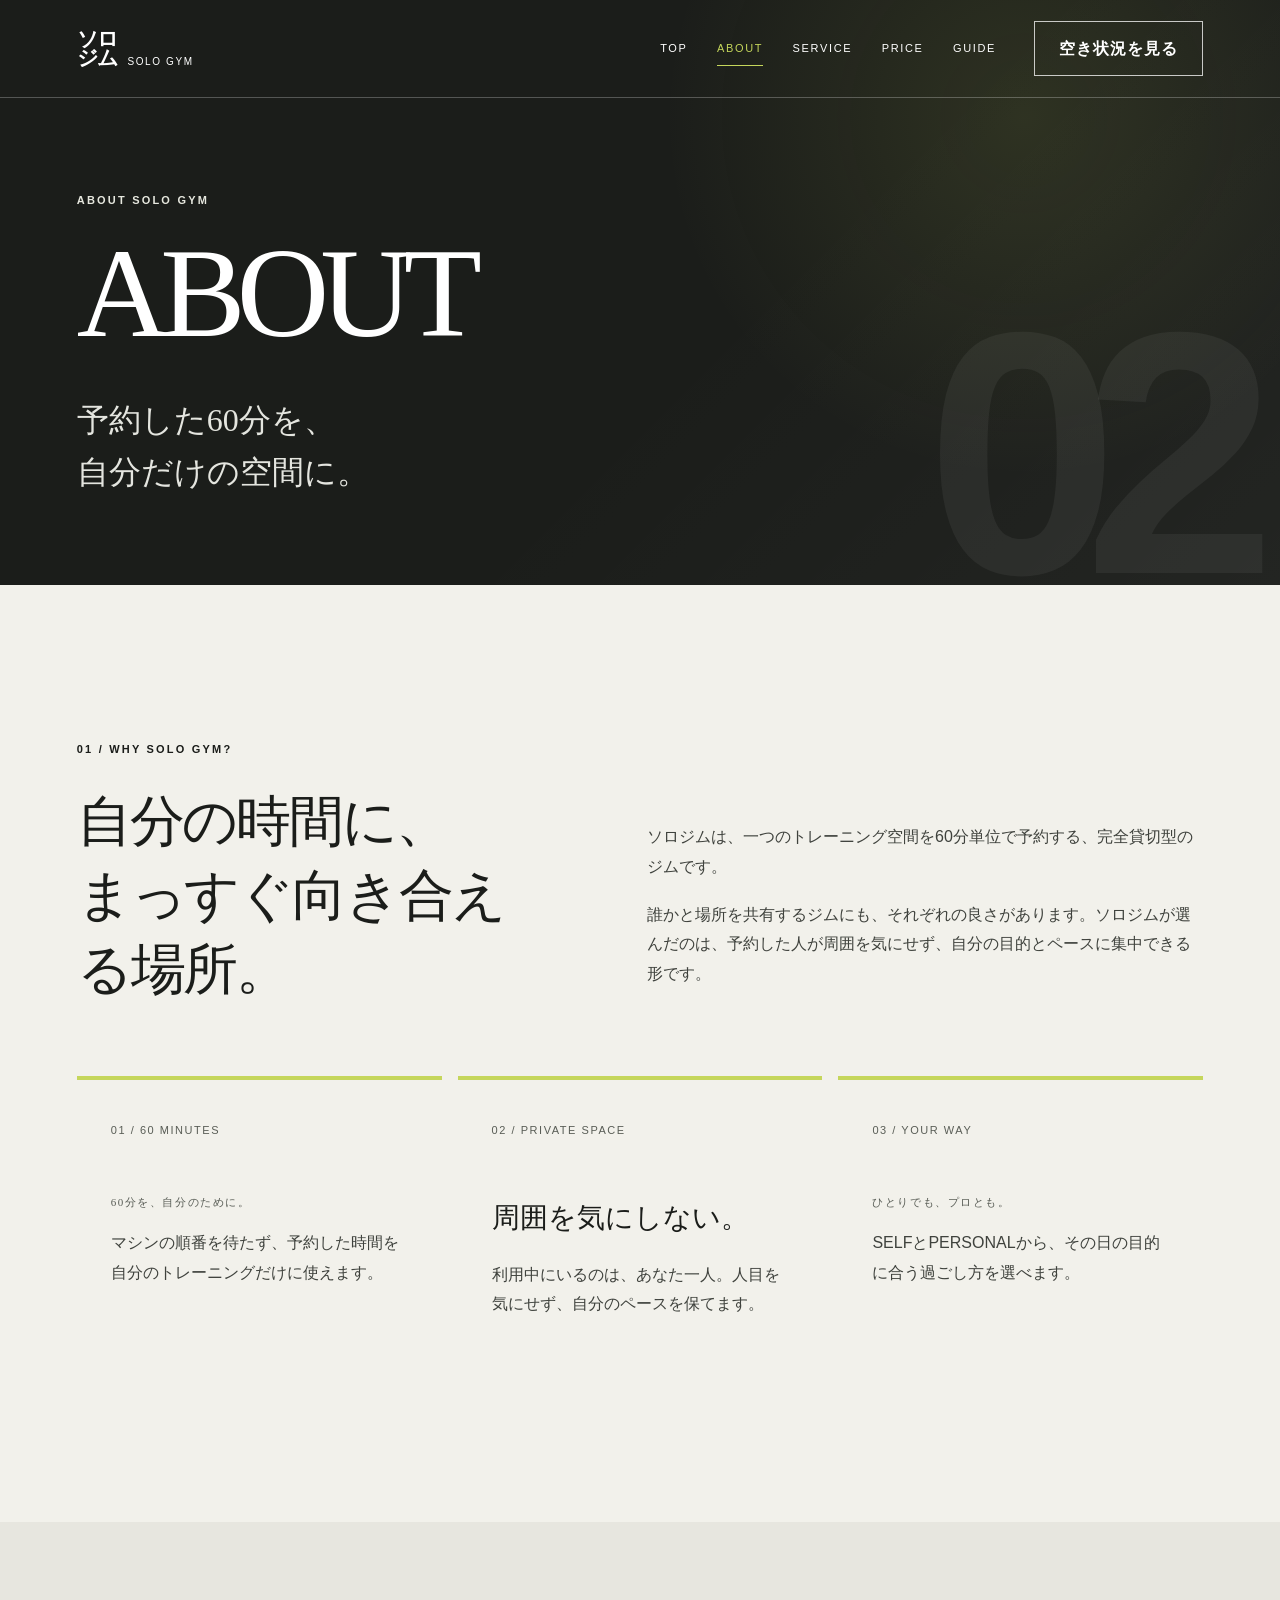
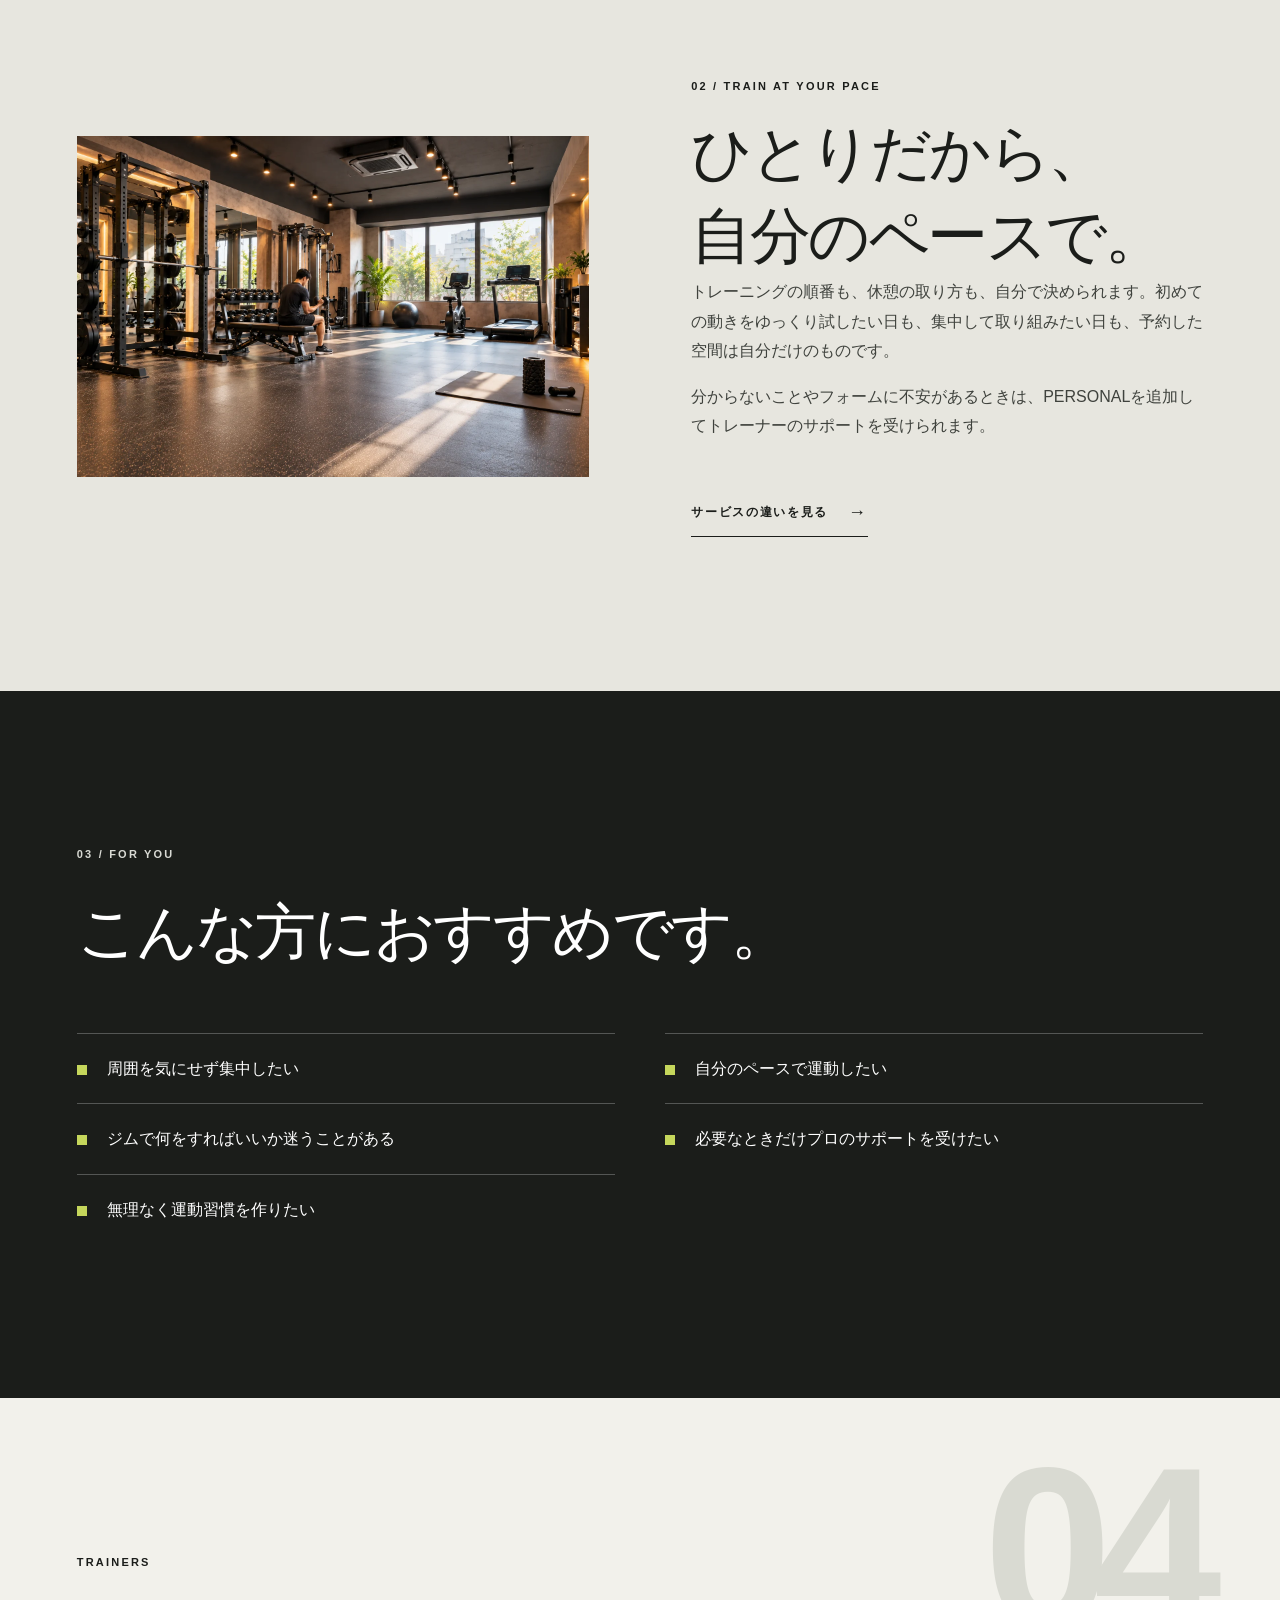
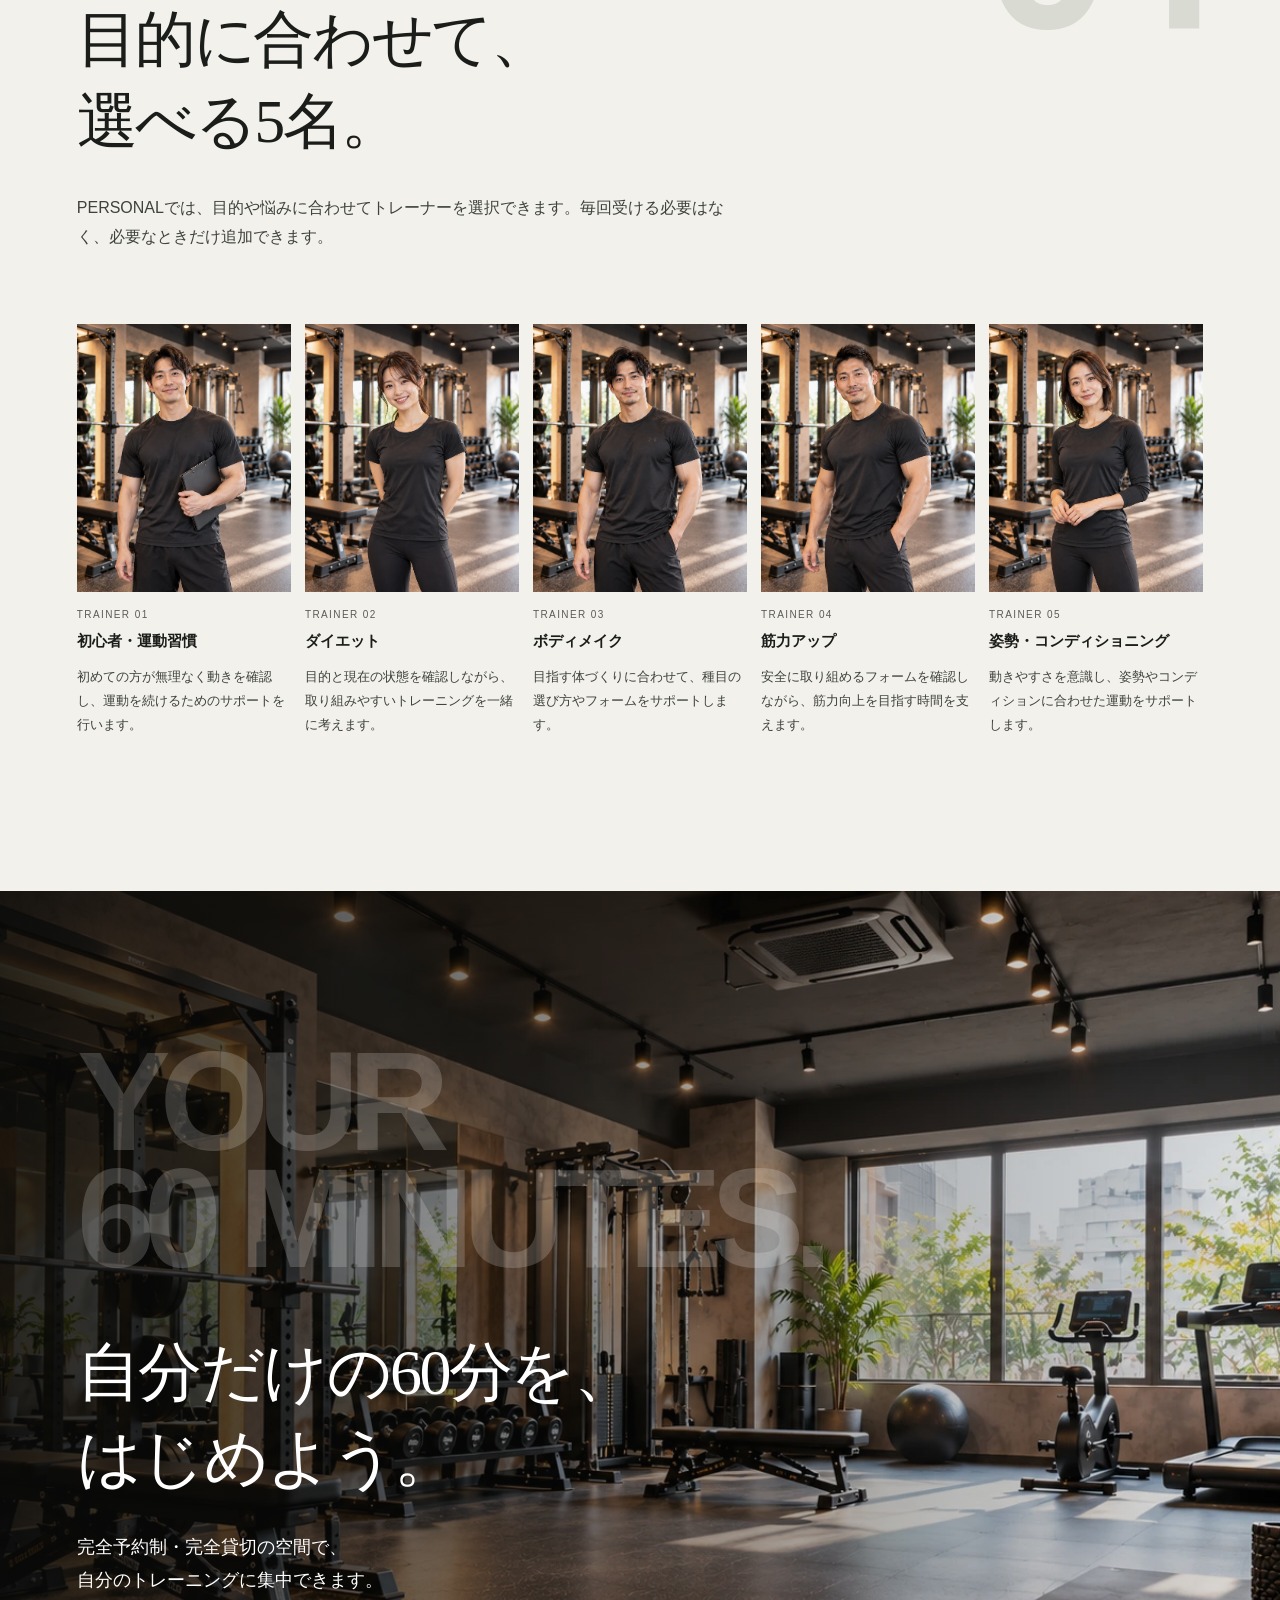
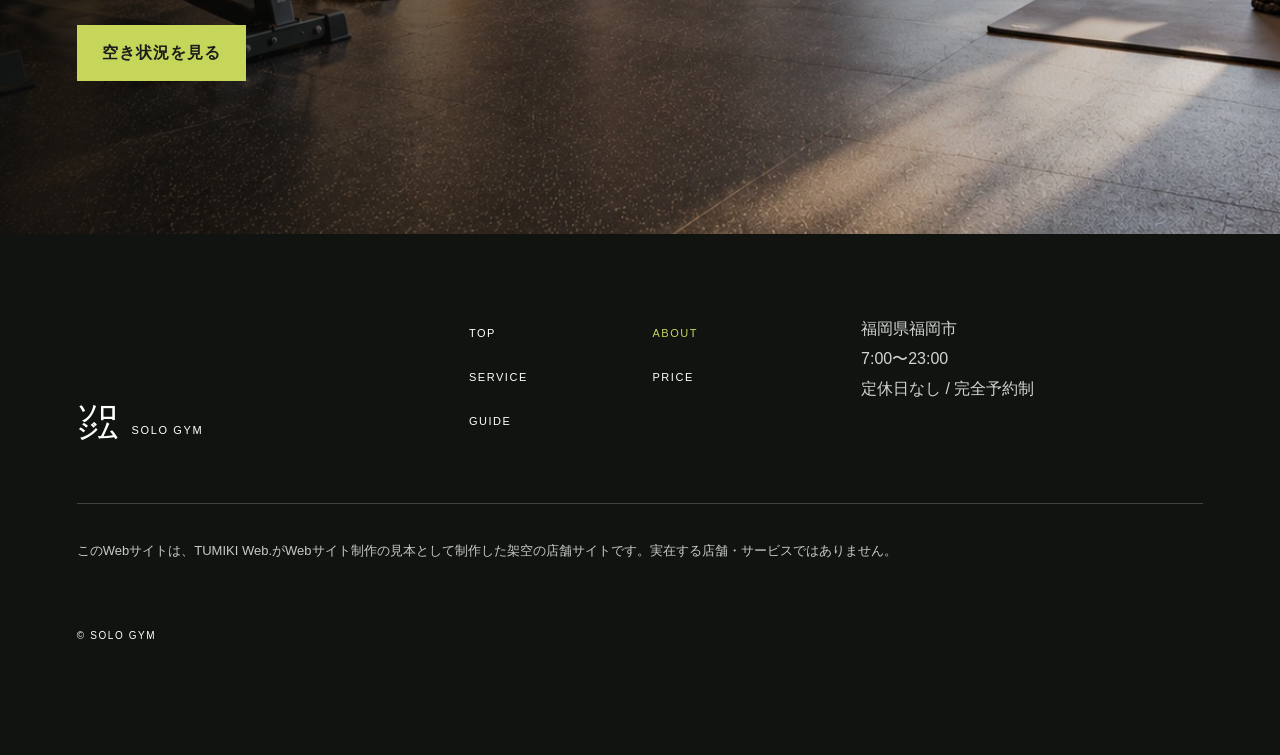
==== commit ffce0797: "Add files via upload" ====
--- a/about/index.html
+++ b/about/index.html
@@ -2,10 +2,10 @@
 <body><a class="skip-link" href="#main">本文へ移動</a>
 <header class="site-header" data-header><a class="brand" href="../" aria-label="ソロジム ホーム"><span class="brand-jp">ソロ<br>ジム</span><span class="brand-en">SOLO GYM</span></a><nav class="desktop-nav" aria-label="メインナビゲーション"><a href="../">TOP</a><a href="./" aria-current="page">ABOUT</a><a href="../service/">SERVICE</a><a href="../price/">PRICE</a><a href="../guide/">GUIDE</a></nav><button class="cta-button header-cta" type="button" data-reserve>空き状況を見る</button><button class="menu-toggle" type="button" aria-expanded="false" aria-controls="mobile-menu" aria-label="メニューを開く"><span></span><span></span></button><div class="menu-backdrop" data-menu-backdrop aria-hidden="true" hidden></div><nav class="mobile-menu" id="mobile-menu" aria-label="スマートフォン用ナビゲーション" hidden><p class="mobile-menu-label">MENU</p><a href="../">TOP</a><a href="./" aria-current="page">ABOUT</a><a href="../service/">SERVICE</a><a href="../price/">PRICE</a><a href="../guide/">GUIDE</a><button class="cta-button" type="button" data-reserve>空き状況を見る</button><p class="mobile-menu-meta">FUKUOKA / OPEN 7:00 — 23:00</p></nav></header>
 <main id="main"><section class="page-hero" aria-labelledby="page-title"><span class="page-number" aria-hidden="true">02</span><div class="page-hero-inner"><p class="eyebrow light">ABOUT SOLO GYM</p><h1 id="page-title">ABOUT</h1><p class="page-hero-copy">予約した60分を、<br>自分だけの空間に。</p></div></section>
-<section class="section" aria-labelledby="why-title"><div class="section-inner"><div class="intro-grid"><div class="section-heading reveal"><p class="eyebrow">01 / WHY SOLO GYM?</p><h2 class="section-title" id="why-title"><span class="heading-line">自分の時間に、</span><span class="heading-line">まっすぐ向き合える場所。</span></h2></div><div class="intro-copy reveal"><p>ソロジムは、一つのトレーニング空間を60分単位で予約する、完全貸切型のジムです。</p><p>誰かと場所を共有するジムにも、それぞれの良さがあります。ソロジムが選んだのは、予約した人が周囲を気にせず、自分の目的とペースに集中できる形です。</p></div></div><ul class="reason-list"><li class="reveal"><span>01 / 60 MINUTES</span><h3>60分を、自分のために。</h3><p>マシンの順番を待たず、予約した時間を自分のトレーニングだけに使えます。</p></li><li class="reveal"><span>02 / PRIVATE SPACE</span><h3>周囲を気にしない。</h3><p>利用中にいるのは、あなた一人。人目を気にせず、自分のペースを保てます。</p></li><li class="reveal"><span>03 / YOUR WAY</span><h3>ひとりでも、プロとも。</h3><p>SELFとPERSONALから、その日の目的に合う過ごし方を選べます。</p></li></ul></div></section>
+<section class="section" aria-labelledby="why-title"><div class="section-inner"><div class="intro-grid"><div class="section-heading reveal"><p class="eyebrow">01 / WHY SOLO GYM?</p><h2 class="section-title" id="why-title"><span class="heading-line">自分の時間に、</span><span class="heading-line"><span class="phrase">まっすぐ向き合える場所。</span></span></h2></div><div class="intro-copy reveal"><p>ソロジムは、一つのトレーニング空間を60分単位で予約する、完全貸切型のジムです。</p><p>誰かと場所を共有するジムにも、それぞれの良さがあります。ソロジムが選んだのは、予約した人が周囲を気にせず、自分の目的とペースに集中できる形です。</p></div></div><ul class="reason-list"><li class="reveal"><span>01 / 60 MINUTES</span><h3><span class="pc-copy">60分を、自分のために。</span><span class="sp-copy">60分を、<br>自分のために。</span></h3><p>マシンの順番を待たず、予約した時間を自分のトレーニングだけに使えます。</p></li><li class="reveal"><span>02 / PRIVATE SPACE</span><h3>周囲を気にしない。</h3><p>利用中にいるのは、あなた一人。人目を気にせず、自分のペースを保てます。</p></li><li class="reveal"><span>03 / YOUR WAY</span><h3><span class="pc-copy">ひとりでも、プロとも。</span><span class="sp-copy">ひとりでも、<br>プロとも。</span></h3><p>SELFとPERSONALから、その日の目的に合う過ごし方を選べます。</p></li></ul></div></section>
 <section class="section tinted-section" aria-labelledby="pace-title"><div class="section-inner split"><div class="split-media reveal"><img src="../assets/images/web/5page/about-training.webp" width="1536" height="1024" loading="lazy" alt="貸切空間で自分のペースでトレーニングする利用者"></div><div class="split-copy reveal"><p class="eyebrow">02 / TRAIN AT YOUR PACE</p><h2 class="section-title" id="pace-title">ひとりだから、<br>自分のペースで。</h2><p>トレーニングの順番も、休憩の取り方も、自分で決められます。初めての動きをゆっくり試したい日も、集中して取り組みたい日も、予約した空間は自分だけのものです。</p><p>分からないことやフォームに不安があるときは、PERSONALを追加してトレーナーのサポートを受けられます。</p><a class="text-link" href="../service/">サービスの違いを見る</a></div></div></section>
-<section class="section dark-section" aria-labelledby="recommend-title"><div class="section-inner"><div class="section-heading reveal"><p class="eyebrow light">03 / FOR YOU</p><h2 class="section-title" id="recommend-title">こんな方におすすめです。</h2></div><ul class="recommend-list"><li>周囲を気にせず集中したい</li><li>自分のペースで運動したい</li><li>ジムで何をすればいいか迷うことがある</li><li>必要なときだけプロのサポートを受けたい</li><li>無理なく運動習慣を作りたい</li></ul></div></section>
-<section class="section" id="trainers" aria-labelledby="trainers-title"><div class="section-index" aria-hidden="true">04</div><div class="section-inner"><div class="section-heading reveal"><p class="eyebrow">TRAINERS</p><h2 class="section-title" id="trainers-title"><span class="heading-line">目的に合わせて、</span><span class="heading-line">選べる5名。</span></h2><p class="section-lead">PERSONALでは、目的や悩みに合わせてトレーナーを選択できます。毎回受ける必要はなく、必要なときだけ追加できます。</p></div><div class="trainer-grid"><article class="trainer-card"><img src="../assets/images/web/trainer-01.webp" width="1122" height="1402" loading="lazy" alt="初心者と運動習慣を担当する男性トレーナー"><p class="trainer-number">TRAINER 01</p><h3>初心者・運動習慣</h3><p>初めての方が無理なく動きを確認し、運動を続けるためのサポートを行います。</p></article><article class="trainer-card"><img src="../assets/images/web/trainer-02.webp" width="1122" height="1402" loading="lazy" alt="ダイエットを担当する女性トレーナー"><p class="trainer-number">TRAINER 02</p><h3>ダイエット</h3><p>目的と現在の状態を確認しながら、取り組みやすいトレーニングを一緒に考えます。</p></article><article class="trainer-card"><img src="../assets/images/web/trainer-03.webp" width="1122" height="1402" loading="lazy" alt="ボディメイクを担当する男性トレーナー"><p class="trainer-number">TRAINER 03</p><h3>ボディメイク</h3><p>目指す体づくりに合わせて、種目の選び方やフォームをサポートします。</p></article><article class="trainer-card"><img src="../assets/images/web/trainer-04.webp" width="1122" height="1402" loading="lazy" alt="筋力アップを担当する男性トレーナー"><p class="trainer-number">TRAINER 04</p><h3>筋力アップ</h3><p>安全に取り組めるフォームを確認しながら、筋力向上を目指す時間を支えます。</p></article><article class="trainer-card"><img src="../assets/images/web/trainer-05.webp" width="1122" height="1402" loading="lazy" alt="姿勢とコンディショニングを担当する女性トレーナー"><p class="trainer-number">TRAINER 05</p><h3>姿勢・コンディショニング</h3><p>動きやすさを意識し、姿勢やコンディションに合わせた運動をサポートします。</p></article></div></div></section>
+<section class="section dark-section" aria-labelledby="recommend-title"><div class="section-inner"><div class="section-heading reveal"><p class="eyebrow light">03 / FOR YOU</p><h2 class="section-title" id="recommend-title"><span class="pc-copy">こんな方におすすめです。</span><span class="sp-copy">こんな方に<br><span class="phrase">おすすめです。</span></span></h2></div><ul class="recommend-list"><li>周囲を気にせず集中したい</li><li>自分のペースで運動したい</li><li>ジムで何をすればいいか迷うことがある</li><li>必要なときだけプロのサポートを受けたい</li><li>無理なく運動習慣を作りたい</li></ul></div></section>
+<section class="section" id="trainers" aria-labelledby="trainers-title"><div class="section-index" aria-hidden="true">04</div><div class="section-inner"><div class="section-heading reveal"><p class="eyebrow">TRAINERS</p><h2 class="section-title" id="trainers-title"><span class="heading-line">目的に合わせて、</span><span class="heading-line">選べる5名。</span></h2><p class="section-lead">PERSONALでは、目的や悩みに合わせてトレーナーを選択できます。毎回受ける必要はなく、必要なときだけ追加できます。</p></div><div class="trainer-grid"><article class="trainer-card"><img src="../assets/images/web/trainer-01.webp" width="1122" height="1402" loading="lazy" alt="初心者と運動習慣を担当する男性トレーナー"><p class="trainer-number">TRAINER 01</p><h3>初心者・運動習慣</h3><p>初めての方が無理なく動きを確認し、運動を続けるためのサポートを行います。</p></article><article class="trainer-card"><img src="../assets/images/web/trainer-02.webp" width="1122" height="1402" loading="lazy" alt="ダイエットを担当する女性トレーナー"><p class="trainer-number">TRAINER 02</p><h3>ダイエット</h3><p>目的と現在の状態を確認しながら、取り組みやすいトレーニングを一緒に考えます。</p></article><div class="trainer-more" id="about-trainer-more"><article class="trainer-card"><img src="../assets/images/web/trainer-03.webp" width="1122" height="1402" loading="lazy" alt="ボディメイクを担当する男性トレーナー"><p class="trainer-number">TRAINER 03</p><h3>ボディメイク</h3><p>目指す体づくりに合わせて、種目の選び方やフォームをサポートします。</p></article><article class="trainer-card"><img src="../assets/images/web/trainer-04.webp" width="1122" height="1402" loading="lazy" alt="筋力アップを担当する男性トレーナー"><p class="trainer-number">TRAINER 04</p><h3>筋力アップ</h3><p>安全に取り組めるフォームを確認しながら、筋力向上を目指す時間を支えます。</p></article><article class="trainer-card"><img src="../assets/images/web/trainer-05.webp" width="1122" height="1402" loading="lazy" alt="姿勢とコンディショニングを担当する女性トレーナー"><p class="trainer-number">TRAINER 05</p><h3>姿勢・コンディショニング</h3><p>動きやすさを意識し、姿勢やコンディションに合わせた運動をサポートします。</p></article></div></div><button class="trainer-toggle" type="button" aria-expanded="false" aria-controls="about-trainer-more" data-trainer-toggle><span>他のトレーナーも見る</span><i aria-hidden="true"></i></button></div></section>
 <section class="final-cta" aria-labelledby="final-title"><img src="../assets/images/web/hero-gym.webp" width="1672" height="941" loading="lazy" alt="" aria-hidden="true"><div class="final-overlay"></div><div class="final-content reveal"><p class="final-en"><span>YOUR</span><span>60 MINUTES.</span></p><h2 id="final-title">自分だけの60分を、<br>はじめよう。</h2><p>完全予約制・完全貸切の空間で、<br>自分のトレーニングに集中できます。</p><button class="cta-button cta-button--lime" type="button" data-reserve>空き状況を見る</button></div></section></main>
-<footer class="site-footer"><div class="footer-brand"><span class="brand-jp">ソロ<br>ジム</span><span>SOLO GYM</span></div><nav aria-label="フッターナビゲーション"><a href="../">TOP</a><a href="./" aria-current="page">ABOUT</a><a href="../service/">SERVICE</a><a href="../price/">PRICE</a><a href="../guide/">GUIDE</a></nav><div class="footer-info"><p>福岡県福岡市</p><p>7:00〜23:00</p><p>定休日なし / 完全予約制</p></div><p class="disclaimer">このWebサイトは、TUMIKI Web.がWebサイト制作の見本として制作した架空の店舗サイトです。実在する店舗・サービスではありません。</p><p class="copyright">© SOLO GYM</p></footer>
+<footer class="site-footer"><div class="footer-brand"><span class="brand-jp">ソロ<br>ジム</span><span>SOLO GYM</span></div><nav aria-label="フッターナビゲーション"><a href="../">TOP</a><a href="./" aria-current="page">ABOUT</a><a href="../service/">SERVICE</a><a href="../price/">PRICE</a><a href="../guide/">GUIDE</a></nav><div class="footer-info"><p>福岡県福岡市</p><p>7:00〜23:00</p><p>定休日なし /<span class="footer-break"> 完全予約制</span></p></div><p class="disclaimer">このWebサイトは、TUMIKI Web.がWebサイト制作の見本として制作した架空の店舗サイトです。実在する店舗・サービスではありません。</p><p class="copyright">© SOLO GYM</p></footer>
 <div class="floating-nav" data-floating-nav><button class="floating-top" type="button" aria-label="ページ最上部へ戻る" data-back-to-top disabled><span aria-hidden="true">↑</span><small aria-hidden="true">TOP</small></button><button class="floating-reserve" type="button" data-floating-reserve data-reserve disabled>空き状況を見る</button></div><div class="mobile-action-bar" data-mobile-bar><button class="mobile-action-top" type="button" data-mobile-top disabled>↑ TOP</button><button class="mobile-action-reserve" type="button" data-mobile-reserve data-reserve disabled>空き状況を見る</button></div><dialog class="reserve-dialog" aria-labelledby="reserve-title"><button class="dialog-close" type="button" aria-label="閉じる" data-dialog-close>×</button><p class="eyebrow">DEMO NOTICE</p><h2 id="reserve-title">予約機能は準備中です</h2><p>このWebサイトは制作見本のため、実際の空き状況確認・予約はできません。</p><button class="cta-button" type="button" data-dialog-close>サイトに戻る</button></dialog><script src="../js/main.js"></script></body></html>
--- a/css/style.css
+++ b/css/style.css
@@ -1,16 +1,25 @@
 :root{--paper:#f2f1eb;--paper-deep:#e7e6df;--ink:#1b1d1a;--ink-soft:#2a2d29;--text:#3f423d;--muted:#595d56;--line:#bfc1b8;--lime:#c5d65b;--white:#fff;--pad:clamp(24px,6vw,96px);--space:clamp(96px,12vw,176px);--content:1440px;--ease:cubic-bezier(.22,1,.36,1)}
-[hidden]{display:none!important}*,*::before,*::after{box-sizing:border-box}html{scroll-behavior:smooth;scroll-padding-top:88px}body{margin:0;overflow-x:hidden;background:var(--paper);color:var(--ink);font-family:"Helvetica Neue","Noto Sans JP","Yu Gothic",YuGothic,Arial,sans-serif;font-size:16px;line-height:1.85}body.menu-open{overflow:hidden}img{display:block;max-width:100%;height:auto}button,a{font:inherit}a{color:inherit;text-decoration:none}button{cursor:pointer}p{color:var(--text)}.heading-line{display:block}.keep{white-space:nowrap}.sr-only{position:absolute;width:1px;height:1px;padding:0;margin:-1px;overflow:hidden;clip:rect(0,0,0,0);white-space:nowrap;border:0}.skip-link{position:fixed;z-index:1000;top:8px;left:8px;padding:10px 16px;background:var(--lime);color:var(--ink);transform:translateY(-160%)}.skip-link:focus{transform:none}:focus-visible{outline:3px solid var(--lime);outline-offset:4px}
+[hidden]{display:none!important}*,*::before,*::after{box-sizing:border-box}html{scroll-behavior:smooth;scroll-padding-top:88px}body{margin:0;overflow-x:hidden;background:var(--paper);color:var(--ink);font-family:"Helvetica Neue","Noto Sans JP","Yu Gothic",YuGothic,Arial,sans-serif;font-size:16px;line-height:1.85}body.menu-open{overflow:hidden}img{display:block;max-width:100%;height:auto}button,a{font:inherit}a{color:inherit;text-decoration:none}button{cursor:pointer}p{color:var(--text)}.heading-line{display:block}.keep,.phrase{display:inline-block}.pc-copy{display:block}.sp-copy{display:none}.sr-only{position:absolute;width:1px;height:1px;padding:0;margin:-1px;overflow:hidden;clip:rect(0,0,0,0);white-space:nowrap;border:0}.skip-link{position:fixed;z-index:1000;top:8px;left:8px;padding:10px 16px;background:var(--lime);color:var(--ink);transform:translateY(-160%)}.skip-link:focus{transform:none}:focus{outline:none}:focus-visible{outline:3px solid var(--lime);outline-offset:4px}
 .site-header{position:absolute;z-index:50;top:0;left:0;width:100%;height:98px;padding:16px var(--pad);display:flex;align-items:center;gap:clamp(20px,3vw,54px);color:#fff;border-bottom:1px solid rgba(255,255,255,.25);transition:background .25s,border-color .25s}.site-header.is-scrolled{background:rgba(20,22,19,.94);border-color:rgba(255,255,255,.12)}.brand{display:flex;align-items:flex-end;gap:10px;line-height:1}.brand-jp{font-weight:800;font-size:21px;line-height:.88;letter-spacing:-.08em}.brand-en{font-size:10px;letter-spacing:.16em}.desktop-nav{display:flex;gap:clamp(18px,2.3vw,34px);margin-left:auto}.desktop-nav a{position:relative;font-size:11px;letter-spacing:.15em}.desktop-nav a::after{content:"";position:absolute;left:0;bottom:-7px;width:100%;height:1px;background:var(--lime);transform:scaleX(0);transform-origin:left;transition:.3s}.desktop-nav a:hover::after,.desktop-nav a:focus-visible::after,.desktop-nav a[aria-current=page]::after{transform:scaleX(1)}.desktop-nav a[aria-current=page]{color:var(--lime)}.cta-button{min-height:48px;padding:12px 24px;border:1px solid var(--ink);background:var(--ink);color:#fff;font-weight:700;letter-spacing:.06em;transition:.25s}.cta-button:hover{background:#343731}.header-cta{background:transparent;border-color:rgba(255,255,255,.75)}.header-cta:hover{background:#fff;color:var(--ink)}.cta-button--lime{background:var(--lime);border-color:var(--lime);color:var(--ink)}.cta-button--lime:hover{background:#d4e56c}.menu-toggle,.mobile-menu,.menu-backdrop{display:none}
 .eyebrow{margin:0 0 26px;color:var(--ink);font-size:11px;font-weight:700;letter-spacing:.2em}.eyebrow.light{color:#e7e8df}.section-title,.hero h1,.page-hero h1,.final-cta h2{margin:0;font-family:"Yu Mincho",YuMincho,"Hiragino Mincho ProN",serif;font-weight:500;letter-spacing:-.04em}.section-title{font-size:clamp(36px,4.8vw,70px);line-height:1.34}.section-lead{max-width:650px;margin:30px 0 0;color:var(--text)}.section{position:relative;padding:var(--space) var(--pad)}.section-inner{width:min(100%,var(--content));margin:0 auto}.section-index{position:absolute;right:var(--pad);top:35px;color:#d9dad2;font-size:clamp(100px,18vw,270px);font-weight:700;line-height:1;letter-spacing:-.08em;pointer-events:none}.section-heading{position:relative;z-index:1}.text-link{display:inline-flex;align-items:center;gap:20px;min-height:48px;margin-top:32px;border-bottom:1px solid var(--ink);font-size:12px;font-weight:700;letter-spacing:.14em}.text-link::after{content:"→";font-size:18px;transition:.2s}.text-link:hover::after{transform:translateX(5px)}
 .hero{position:relative;min-height:760px;height:100svh;max-height:980px;overflow:hidden;background:#1c1d1b;color:#fff}.hero-image{position:absolute;inset:0;width:100%;height:100%;object-fit:cover}.hero-shade{position:absolute;inset:0;background:linear-gradient(90deg,rgba(8,9,8,.76),rgba(8,9,8,.28) 48%,rgba(8,9,8,.03) 76%),linear-gradient(0deg,rgba(8,9,8,.38),transparent 35%)}.hero-content{position:absolute;left:var(--pad);bottom:clamp(80px,12vh,150px);max-width:760px}.hero h1{font-size:clamp(50px,6.4vw,102px);line-height:1.18;text-shadow:0 2px 20px rgba(0,0,0,.18)}.hero-copy{margin:34px 0;color:#fff;font-size:clamp(16px,1.3vw,20px);line-height:1.9}.hero-actions{display:flex;align-items:center;gap:28px}.hero-actions span{font-size:11px;letter-spacing:.18em}.hero-side{position:absolute;right:27px;top:50%;margin:0;color:#fff;font-size:10px;letter-spacing:.22em;writing-mode:vertical-rl;transform:translateY(-50%)}.scroll-cue{position:absolute;right:var(--pad);bottom:30px;display:flex;align-items:center;gap:12px;font-size:9px;letter-spacing:.2em}.scroll-cue i{display:block;width:70px;height:1px;background:#fff}
-.page-hero{position:relative;min-height:520px;padding:190px var(--pad) 86px;overflow:hidden;background:var(--ink);color:#fff}.page-hero::before{content:"";position:absolute;inset:0;background:radial-gradient(circle at 80% 20%,rgba(197,214,91,.11),transparent 32%),linear-gradient(135deg,transparent 55%,rgba(255,255,255,.035))}.page-hero-inner{position:relative;z-index:1;width:min(100%,var(--content));margin:auto}.page-number{position:absolute;right:-.03em;bottom:-.28em;color:rgba(255,255,255,.055);font-size:clamp(190px,32vw,480px);font-weight:700;line-height:1;letter-spacing:-.1em}.page-hero h1{font-size:clamp(66px,10vw,150px);line-height:.9;letter-spacing:-.07em}.page-hero-copy{max-width:650px;margin:42px 0 0;color:#e4e5df;font-family:"Yu Mincho",YuMincho,serif;font-size:clamp(23px,2.5vw,36px);line-height:1.65}
+.page-hero{position:relative;min-height:520px;padding:190px var(--pad) 86px;overflow:hidden;background:var(--ink);color:#fff}.page-hero::before{content:"";position:absolute;inset:0;background:radial-gradient(circle at 80% 20%,rgba(197,214,91,.11),transparent 32%),linear-gradient(135deg,transparent 55%,rgba(255,255,255,.035))}.page-hero-inner{position:relative;z-index:1;width:min(100%,var(--content));margin:auto}.page-number{position:absolute;right:clamp(18px,3vw,52px);bottom:-.12em;color:rgba(255,255,255,.055);font-size:clamp(190px,27vw,410px);font-weight:700;line-height:1;letter-spacing:-.1em}.page-hero h1{font-size:clamp(66px,10vw,150px);line-height:.9;letter-spacing:-.07em}.page-hero-copy{max-width:650px;margin:42px 0 0;color:#e4e5df;font-family:"Yu Mincho",YuMincho,serif;font-size:clamp(23px,2.5vw,36px);line-height:1.65}
 .split{display:grid;grid-template-columns:1fr 1fr;gap:clamp(45px,8vw,120px);align-items:center}.split-media{overflow:hidden}.split-media img{width:100%;aspect-ratio:3/2;object-fit:cover}.split-copy p{margin:0 0 16px}.split--reverse .split-media{order:2}.dark-section{background:var(--ink);color:#fff}.dark-section p,.dark-section .eyebrow{color:#d9dad4}.dark-section .text-link{border-color:#fff}.tinted-section{background:var(--paper-deep)}
 .final-cta{position:relative;min-height:780px;overflow:hidden;color:#fff}.final-cta>img{position:absolute;inset:0;width:100%;height:100%;object-fit:cover;object-position:center 68%;transform:scale(1.06)}.final-overlay{position:absolute;inset:0;background:linear-gradient(90deg,rgba(9,10,9,.88),rgba(9,10,9,.32) 62%,rgba(9,10,9,.1))}.final-content{position:relative;width:min(100%,var(--content));margin:auto;padding:clamp(100px,12vw,165px) var(--pad)}.final-en{margin:0 0 52px;color:rgba(255,255,255,.18);font-size:clamp(70px,11vw,176px);font-weight:700;line-height:.83;letter-spacing:-.08em}.final-en span{display:block}.final-cta h2{font-size:clamp(40px,5vw,72px);line-height:1.35}.final-content>p:not(.final-en){margin:28px 0;color:#fff;font-size:18px}.final-content small{display:block;margin-top:20px;letter-spacing:.12em}
 .site-footer{display:grid;grid-template-columns:1fr 1fr 1fr;gap:50px;padding:80px var(--pad) 110px;background:#111310;color:#fff}.footer-brand{display:flex;align-items:flex-end;gap:14px}.footer-brand>span:last-child{font-size:11px;letter-spacing:.15em}.site-footer nav{display:grid;grid-template-columns:1fr 1fr;gap:6px 25px}.site-footer nav a{display:inline-flex;align-items:center;min-height:38px;font-size:11px;letter-spacing:.14em}.site-footer nav a[aria-current=page]{color:var(--lime)}.footer-info p{margin:0;color:#d3d5cf}.disclaimer{grid-column:1/-1;padding-top:35px;border-top:1px solid rgba(255,255,255,.2);color:#c8cac4;font-size:13px}.copyright{grid-column:1/-1;margin:0;color:#fff;font-size:10px;letter-spacing:.16em}
 .floating-nav{position:fixed;z-index:39;right:clamp(22px,2.5vw,40px);bottom:clamp(22px,3vw,42px);display:flex;flex-direction:column;align-items:flex-end;gap:10px;opacity:0;visibility:hidden;pointer-events:none;transform:translateY(12px);transition:opacity .25s,transform .25s,visibility 0s linear .25s}.floating-nav.is-visible{opacity:1;visibility:visible;pointer-events:auto;transform:none;transition-delay:0s}.floating-top{width:52px;height:52px;display:grid;place-content:center;gap:1px;border:1px solid rgba(27,29,26,.35);background:rgba(242,241,235,.96);color:var(--ink);box-shadow:0 8px 24px rgba(0,0,0,.12)}.floating-top span{font-size:20px;line-height:1}.floating-top small{font-size:8px;font-weight:700;letter-spacing:.12em}.floating-reserve{min-height:50px;max-height:60px;padding:12px 22px;overflow:hidden;border:1px solid var(--lime);background:var(--lime);color:var(--ink);font-weight:700;letter-spacing:.06em;box-shadow:0 8px 24px rgba(0,0,0,.16);transition:.2s}.floating-nav.is-reserve-hidden .floating-reserve{min-height:0;max-height:0;padding-top:0;padding-bottom:0;border-width:0;opacity:0;pointer-events:none;transform:translateY(8px)}.mobile-action-bar{display:none}
-.reserve-dialog{width:min(520px,calc(100% - 32px));padding:50px;border:0;background:var(--paper);color:var(--ink);box-shadow:0 30px 80px rgba(0,0,0,.35)}.reserve-dialog::backdrop{background:rgba(10,12,10,.72);backdrop-filter:blur(4px)}.reserve-dialog h2{margin:0 0 20px;font-family:"Yu Mincho",YuMincho,serif;font-size:32px;font-weight:500}.reserve-dialog p{color:var(--text)}.reserve-dialog .cta-button{margin-top:20px}.dialog-close{position:absolute;top:14px;right:18px;width:44px;height:44px;border:0;background:transparent;font-size:30px}.reveal{opacity:0;transform:translateY(22px);transition:opacity .8s var(--ease),transform .8s var(--ease)}.reveal.is-visible{opacity:1;transform:none}
+.reserve-dialog{width:min(520px,calc(100% - 32px));padding:50px;border:0;background:var(--paper);color:var(--ink);box-shadow:0 30px 80px rgba(0,0,0,.35)}.reserve-dialog::backdrop{background:rgba(10,12,10,.72);backdrop-filter:blur(4px)}.reserve-dialog h2{margin:0 0 20px;font-family:"Yu Mincho",YuMincho,serif;font-size:32px;font-weight:500}.reserve-dialog p{color:var(--text)}.reserve-dialog .cta-button{margin-top:20px}.dialog-close{position:absolute;top:14px;right:18px;width:44px;height:44px;border:0;background:transparent;font-size:30px}.dialog-close:focus:not(:focus-visible){outline:none}.reveal{opacity:0;transform:translateY(22px);transition:opacity .8s var(--ease),transform .8s var(--ease)}.reveal.is-visible{opacity:1;transform:none}
 @media(max-width:1024px){.desktop-nav{display:none}.menu-toggle{position:relative;z-index:3;width:48px;height:48px;display:grid;place-content:center;gap:7px;margin-left:auto;border:1px solid rgba(255,255,255,.5);background:transparent}.menu-toggle span{display:block;width:22px;height:1px;background:#fff;transition:.3s}.menu-toggle[aria-expanded=true] span:first-child{transform:translateY(4px) rotate(45deg)}.menu-toggle[aria-expanded=true] span:last-child{transform:translateY(-4px) rotate(-45deg)}.site-header .brand{position:relative;z-index:3}.menu-backdrop{position:fixed;z-index:1;inset:0;display:block;background:rgba(8,10,8,.55);opacity:0;backdrop-filter:blur(2px);transition:.35s}.menu-backdrop.is-open{opacity:1}.mobile-menu{position:fixed;z-index:2;inset:0 0 0 auto;width:min(86vw,420px);display:flex;flex-direction:column;padding:120px clamp(28px,7vw,54px) 38px;background:#171a16;color:#fff;box-shadow:-24px 0 70px rgba(0,0,0,.28);transform:translateX(100%);transition:.35s var(--ease)}.mobile-menu.is-open{transform:none}.mobile-menu-label,.mobile-menu-meta{color:#c9cbc4;font-size:10px;letter-spacing:.18em}.mobile-menu a{padding:7px 0;font-size:clamp(27px,5vw,40px);font-weight:600;letter-spacing:.08em}.mobile-menu a[aria-current=page]{color:var(--lime)}.mobile-menu .cta-button{align-self:flex-start;margin-top:22px;background:var(--lime);color:var(--ink)}.mobile-menu-meta{margin-top:auto}.mobile-menu a,.mobile-menu>.cta-button,.mobile-menu-meta{opacity:0;transform:translateX(12px);transition:.25s}.mobile-menu.is-open a,.mobile-menu.is-open>.cta-button,.mobile-menu.is-open .mobile-menu-meta{opacity:1;transform:none}.split{gap:45px}}
 @media(max-width:768px){:root{--space:94px}html{scroll-padding-top:70px}body{padding-bottom:70px}.site-header{height:76px;padding-top:12px;padding-bottom:12px}.header-cta{display:none}.brand-jp{font-size:19px}.hero{min-height:680px;max-height:none;height:100svh}.hero-image{object-position:60% center}.hero-shade{background:linear-gradient(90deg,rgba(8,9,8,.76),rgba(8,9,8,.14)),linear-gradient(0deg,rgba(8,9,8,.52),transparent 60%)}.hero-content{right:var(--pad);bottom:94px}.hero h1{font-size:clamp(43px,13vw,70px)}.hero-copy{font-size:16px}.hero-actions{align-items:flex-start;flex-direction:column;gap:16px}.hero-side{display:none}.scroll-cue{right:20px}.page-hero{min-height:430px;padding-top:150px;padding-bottom:70px}.page-hero h1{font-size:clamp(56px,18vw,92px)}.page-hero-copy{margin-top:34px;font-size:clamp(21px,6.2vw,29px)}.page-number{font-size:62vw;right:-.02em;bottom:-.22em}.section-index{top:50px}.section-title{font-size:clamp(30px,9vw,42px)}.split,.split--reverse{grid-template-columns:1fr;gap:36px}.split--reverse .split-media{order:0}.split-media img{aspect-ratio:4/3}.final-cta{min-height:700px}.final-en{font-size:clamp(42px,13vw,66px);line-height:.87}.final-en span{white-space:nowrap}.final-cta h2{font-size:clamp(32px,10vw,42px)}.site-footer{grid-template-columns:1fr 1fr;padding-bottom:60px}.footer-brand{grid-column:1/-1}.floating-nav{right:14px;bottom:82px}.floating-reserve{display:none}.floating-top{width:48px;height:48px}.mobile-action-bar{position:fixed;z-index:40;left:0;right:0;bottom:0;height:70px;display:grid;grid-template-columns:84px 1fr;padding:9px 14px;gap:8px;background:rgba(17,19,16,.96);box-shadow:0 -8px 25px rgba(0,0,0,.16);transform:translateY(100%);visibility:hidden;transition:transform .25s,visibility 0s linear .25s}.mobile-action-bar.is-visible{transform:none;visibility:visible;transition-delay:0s}.mobile-action-top{border:1px solid rgba(255,255,255,.45);background:transparent;color:#fff;font-size:10px;font-weight:700;letter-spacing:.12em}.mobile-action-reserve{border:0;background:var(--lime);color:var(--ink);font-weight:700}.mobile-action-bar.is-reserve-hidden{grid-template-columns:84px;justify-content:end;background:transparent;box-shadow:none;pointer-events:none}.mobile-action-bar.is-reserve-hidden .mobile-action-top{background:rgba(17,19,16,.94);pointer-events:auto}.mobile-action-bar.is-reserve-hidden .mobile-action-reserve{display:none}.reserve-dialog{padding:44px 25px}}
 @media(max-width:390px){:root{--pad:20px}.hero h1{font-size:43px}.hero-actions .cta-button{width:100%}.mobile-menu a{font-size:27px}.site-footer{grid-template-columns:1fr}.site-footer nav,.footer-info{grid-column:1/-1}.final-copy-unit{display:block}}
 @media(max-width:340px){:root{--pad:18px}.hero h1{font-size:39px}.hero-copy{font-size:15px}.section-title{font-size:29px}.site-footer nav{grid-template-columns:1fr}.mobile-menu{width:90vw;padding-left:24px;padding-right:24px}.mobile-menu a{font-size:25px}}
 @media(prefers-reduced-motion:reduce){html{scroll-behavior:auto}*,*::before,*::after{scroll-behavior:auto!important;animation-duration:.01ms!important;animation-iteration-count:1!important;transition-duration:.01ms!important}.reveal{opacity:1;transform:none}}
+
+/* Five-page readability refinements */
+.reserve-dialog:focus{outline:none}
+@media(max-width:768px){
+  .pc-copy{display:none}
+  .sp-copy{display:block}
+  .page-number{right:12px;bottom:-.1em;font-size:55vw}
+  .footer-info .footer-break{display:block}
+}
--- a/css/pages.css
+++ b/css/pages.css
@@ -15,3 +15,67 @@
 @media(max-width:1024px){.trainer-grid,.trainer-strip{grid-template-columns:repeat(5,220px);overflow-x:auto;padding-bottom:16px;scroll-snap-type:x mandatory}.trainer-card,.trainer-mini{scroll-snap-align:start}.reason-list,.rules-grid{grid-template-columns:1fr 1fr}.faq-layout{grid-template-columns:1fr}}
 @media(max-width:768px){.intro-grid,.info-grid{grid-template-columns:1fr;gap:48px}.feature-grid,.simple-steps,.price-digest-grid{display:block;margin-top:55px}.feature-card,.simple-steps li,.price-digest-item{min-height:0;padding:25px 0;border-right:0;border-bottom:1px solid var(--line)}.feature-card h3,.simple-steps h3{margin-top:24px}.training-cards{grid-template-columns:1fr;margin-top:50px}.space-digest{grid-template-columns:1fr;min-height:0}.space-digest-media{min-height:330px;height:65vw}.space-digest-copy{padding-top:70px;padding-bottom:80px}.trainer-strip{grid-template-columns:repeat(5,min(72vw,290px));margin-right:calc(var(--pad)*-1)}.price-digest-item{border-color:rgba(255,255,255,.22)}.info-band::after{right:-.16em;left:auto;top:60px;bottom:auto;font-size:31vw;writing-mode:vertical-rl}.reason-list,.recommend-list,.equipment-grid,.rules-grid,.choice-grid{grid-template-columns:1fr}.reason-list li{min-height:230px}.recommend-list{gap:0}.trainer-grid{display:block;overflow:visible;padding:0}.trainer-card{margin-bottom:44px}.trainer-card h3{font-size:17px}.service-block{padding-top:94px;padding-bottom:94px}.floor-caption{display:block}.floor-caption span{display:block;margin-bottom:8px}.equipment-grid{gap:45px}.amenities{grid-template-columns:1fr 1fr}.amenities li{border-bottom:1px solid var(--line)}.price-hero-panel{grid-template-columns:1fr}.billing-example{grid-template-columns:1fr;padding:28px}.billing-example small{text-align:left}.flow-list{display:block}.flow-list li{min-height:0;padding:25px 0;border-right:0;border-bottom:1px solid var(--line)}.flow-list h3{margin-top:25px}.visit-flow{display:block}.visit-flow li{padding:24px 0}.visit-flow li:not(:last-child)::after{content:"↓";right:0;top:auto;bottom:-13px}.bring-grid{grid-template-columns:1fr 1fr}.faq-answer{padding-left:0;padding-right:10px}}
 @media(max-width:390px){.training-card-copy,.rule-card,.bring-item{padding:25px 22px}.trainer-strip{grid-template-columns:repeat(5,76vw)}.amenities,.bring-grid{grid-template-columns:1fr}.sub-fees>div{display:block}.sub-fees dd{margin-top:8px}.main-fee strong{font-size:70px}.faq-item button{font-size:15px}}
+
+/* Readability and mobile interaction refinements */
+.trainer-more{display:contents}.trainer-toggle{display:none}
+.compare-cards{display:none}
+.intro-grid .section-title{font-size:clamp(34px,4.3vw,64px)}
+.faq-layout{grid-template-columns:minmax(460px,.9fr) 1.1fr;gap:clamp(56px,7vw,110px)}
+.faq-layout .section-title{font-size:clamp(40px,3.5vw,52px)}
+
+@media(max-width:1024px){.faq-layout{grid-template-columns:1fr}}
+
+@media(max-width:768px){
+  .intro-grid .section-title{font-size:clamp(29px,8.5vw,40px)}
+  .trainer-strip,.trainer-grid{display:block;margin-right:0;overflow:visible;padding-bottom:0}
+  .trainer-strip .trainer-more{display:none}
+  .trainer-mini,.trainer-card{width:100%;margin-bottom:44px}
+  .trainer-mini h3,.trainer-card h3{font-size:16px}
+  .trainer-more{display:grid;grid-template-columns:1fr;max-height:0;overflow:hidden;opacity:0;visibility:hidden;transition:max-height .45s var(--ease),opacity .3s ease}
+  .trainer-more.is-open{max-height:3200px;opacity:1;visibility:visible}
+  .trainer-toggle{width:100%;min-height:54px;display:flex;align-items:center;justify-content:center;gap:14px;margin-top:4px;border:1px solid var(--ink);background:transparent;color:var(--ink);font-weight:700}
+  .trainer-strip + .trainer-toggle{display:none}
+  .trainer-toggle i{position:relative;width:15px;height:15px}
+  .trainer-toggle i::before,.trainer-toggle i::after{content:"";position:absolute;left:0;top:50%;width:100%;height:1px;background:currentColor;transition:transform .25s}
+  .trainer-toggle i::after{transform:rotate(90deg)}
+  .trainer-toggle[aria-expanded=true] i::after{transform:rotate(0)}
+  .compare-wrap{display:none}
+  .compare-cards{display:grid;gap:14px;margin-top:50px}
+  .compare-card{padding:26px 22px;border:1px solid rgba(255,255,255,.24);background:#242723}
+  .compare-card h3{margin:0 0 18px;color:var(--lime);font-size:20px;letter-spacing:.08em}
+  .compare-card dl{margin:0}
+  .compare-card dl>div{display:grid;grid-template-columns:94px 1fr;gap:12px;padding:13px 0;border-top:1px solid rgba(255,255,255,.16)}
+  .compare-card dt{color:#bfc2ba;font-size:12px}
+  .compare-card dd{margin:0;color:#fff;font-size:14px}
+  .floor-map{margin:52px calc(var(--pad)*-.45) 0;padding:12px}
+  .floor-map img{width:100%;aspect-ratio:3/2;object-fit:cover}
+  .floor-caption{padding:0 8px 5px}
+  .amenities{grid-template-columns:1fr 1fr;border:1px solid var(--line)}
+  .amenities li,.amenities li:first-child,.amenities li:last-child{padding:18px 14px;border:0;border-right:1px solid var(--line);border-bottom:1px solid var(--line)}
+  .amenities li:nth-child(2n){border-right:0}
+  .amenities li:nth-last-child(-n+2){border-bottom:0}
+  .facility-note{padding:15px 12px;font-size:13px;letter-spacing:-.02em;word-break:keep-all}
+  .faq-layout .section-title{font-size:clamp(29px,8vw,40px)}
+  .section:has(.trainer-strip) #trainers-title{font-size:32px}
+  #why-title{font-size:30px}
+  .section:has(.trainer-strip) #trainers-title .phrase,#why-title .phrase,body:has(.price-hero-panel) .final-cta #final-title .sp-copy .phrase{white-space:nowrap}
+  body:has(.price-hero-panel) .final-cta #final-title .sp-copy .phrase{font-size:35px}
+  #equipment-title{font-size:clamp(27px,7.4vw,31px)}
+  #rules-title{font-size:23px;word-break:keep-all;overflow-wrap:normal}
+  .footer-info p:last-child{width:130px;word-break:keep-all;overflow-wrap:normal}
+}
+
+@media(max-width:340px){
+  #why-title{font-size:23px}
+  .section:has(.trainer-strip) #trainers-title{font-size:25px}
+  body:has(.price-hero-panel) .final-cta #final-title .sp-copy .phrase{font-size:28px}
+  #equipment-title{font-size:23px}
+  #rules-title{font-size:20px}
+  #trainers-title{font-size:25px}
+  #how-title{font-size:27px}
+  .final-cta h2{font-size:28px}
+  .facility-note{font-size:12px}
+  .compare-card dl>div{grid-template-columns:82px 1fr}
+}
+
+@media(prefers-reduced-motion:reduce){.trainer-more,.trainer-toggle i::after{transition:none!important}}
